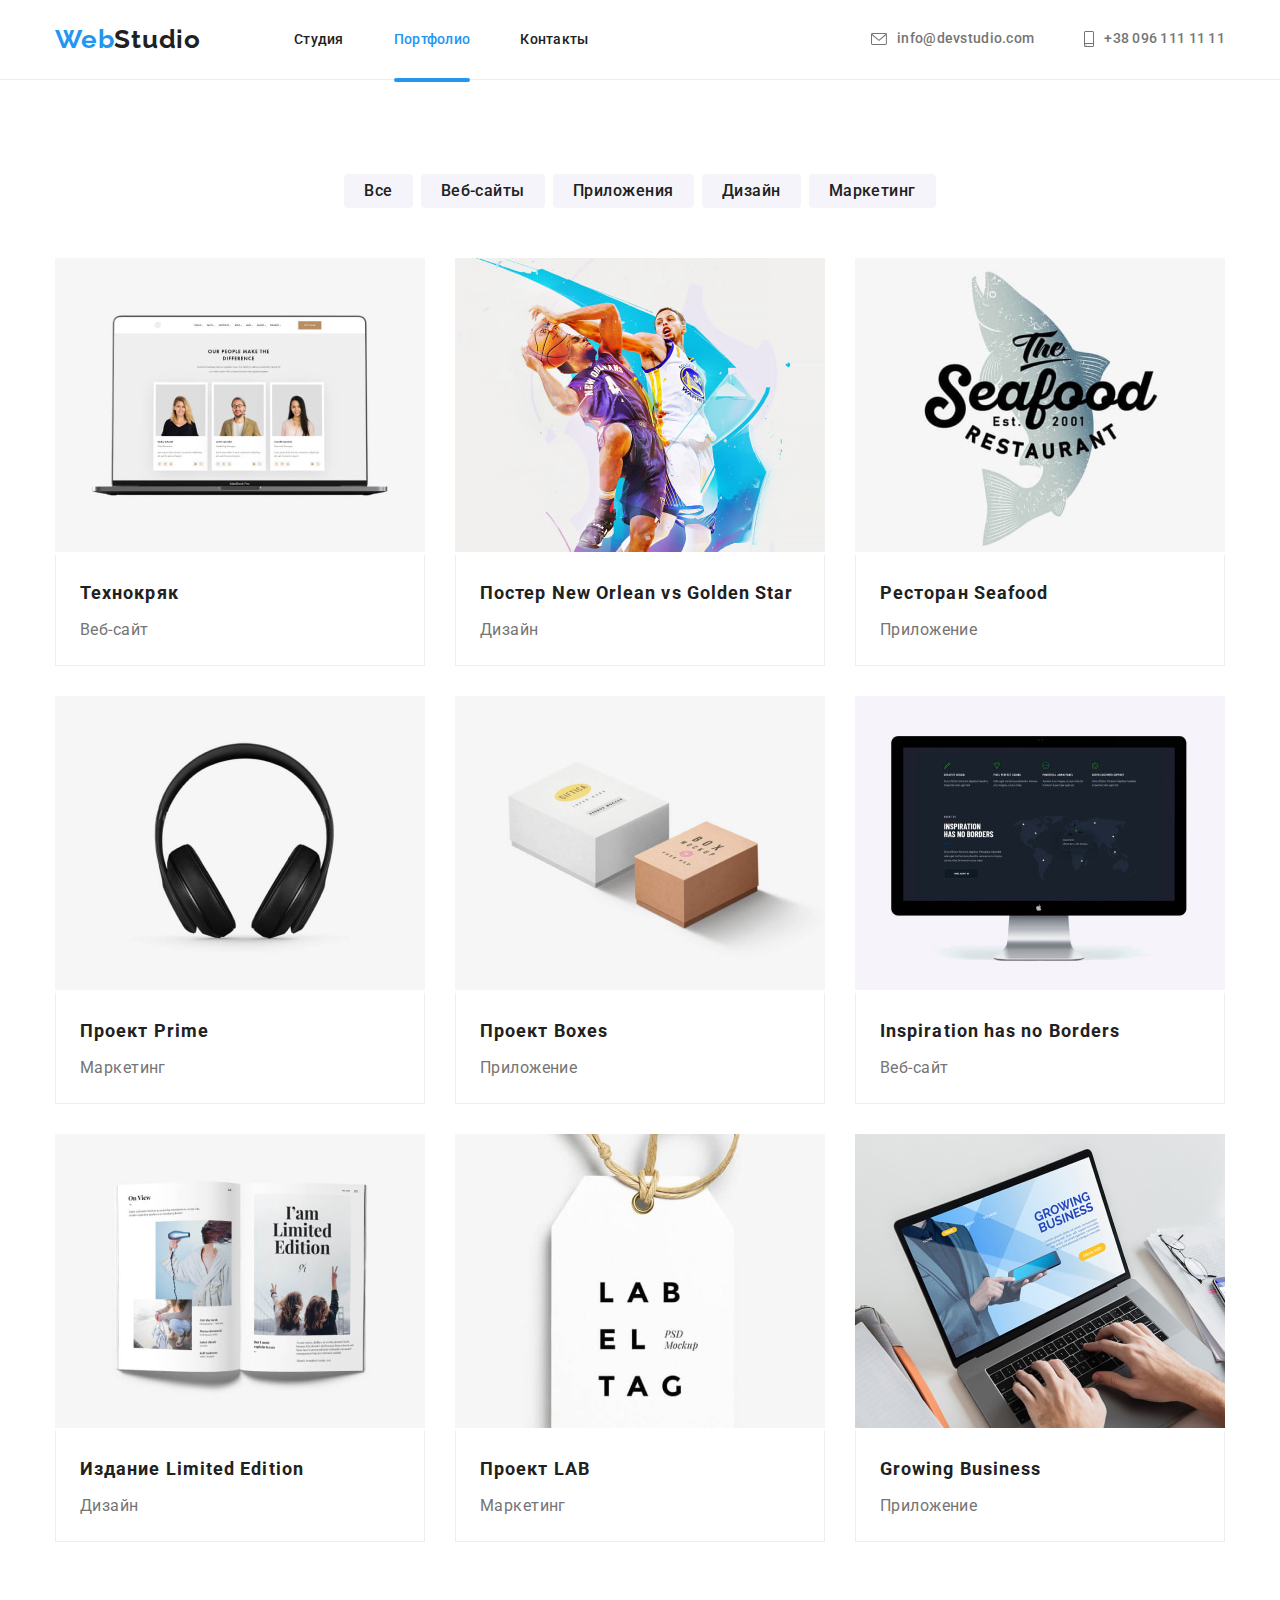
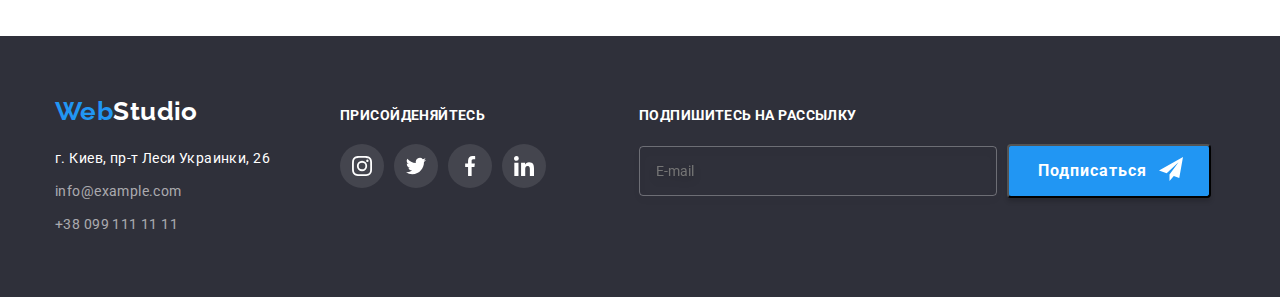
==== portfolio.html @ 7fa9fbef "murkup-hw-7" ====
<!DOCTYPE html>
<html lang="ru">

<head>
    <meta charset="UTF-8">
    <meta http-equiv="X-UA-Compatible" content="IE=edge">
    <meta name="viewport" content="width=device-width, initial-scale=1.0">
    <title>Портфолио</title>
    <link rel="stylesheet" href="https://cdn.jsdelivr.net/npm/modern-normalize@1.1.0/modern-normalize.min.css">
    <link rel="stylesheet" href="./css/style.css">
    <link rel="preconnect" href="https://fonts.googleapis.com">
    <link rel="preconnect" href="https://fonts.gstatic.com" crossorigin>
    <link href="https://fonts.googleapis.com/css2?family=Raleway:wght@700&family=Roboto:wght@400;500;700;900&display=swap"
        rel="stylesheet">
    </head>
<body>
    <!-- Navigation-->
        <header class="header">
            <div class="container container-header">
                <nav class="nav">
                    <a class="nav-header" href="./index.html"><span class="icon">Web</span>Studio</a>
                    <ul class="nav-list">
                        <li class="nav-item">
                            <a class="nav-link" href="./index.html">Студия</a>
                        </li>
                        <li class="nav-item">
                            <a class="nav-link current" href="./portfolio.html">Портфолио</a>
                        </li>
                        <li class="nav-item">
                            <a class="nav-link" href="">Контакты</a>
                        </li>
                    </ul>
                </nav>
                <ul class="contact-list">
                    <li class="contact-item">
                        <a class="contact-link" href="mailto:info@devstudio.com">
                            <svg class="mail-icon" width="16" height="12">
                                <use href="./images/icons.svg#envelope"></use>
                            </svg>info@devstudio.com
                        </a>
                    </li>
                    <li class="contact-item">
                        <a class="contact-link" href="tel:+380961111111">
                            <svg class="mail-icon" width="10" height="16">
                                <use href="./images/icons.svg#smartphone"></use>
                            </svg>+38 096 111 11 11
                        </a>
                    </li>
                </ul>
            </div>
        </header>
    <main>
        <!-- Filters portfolio -->
        <section class="portfolio">
            <div class="container">
            <h2 hidden>Portfolio</h2>
            <ul class="button-list">
                <li class="button-item">
                    <button class="dropdown" type="button">Все</button>
                </li>
                <li class="button-item">
                    <button class="dropdown" type="button">Веб-сайты</button>
                </li>
                <li class="button-item">
                    <button class="dropdown" type="button">Приложения</button>
                </li>
                <li class="button-item">
                    <button class="dropdown" type="button">Дизайн</button>
                </li>
                <li class="button-item">
                    <button class="dropdown" type="button">Маркетинг</button>
                </li>
            </ul>
            <!--Foto Portfolio -->
            <ul class="gallery-list">
                <li class="gallery-item">
                    <div class="box-overlay">
                        <a class="gallery-link" href="">
                        <div class="overlay">
                            <p class="overlay-txt">
                                Ресурс предлагает комплексные предложения с разным уровнем функционала и сервисов. Все это позволит посетителю получить
                                исчерпывающие сведения о компании или частном лице.
                            </p>
                        </div>    
                            <img class="gallery-pic" src="./images/techcryk.jpg" alt="страница веб сайта на ноутбуке" width="370" height="294">
                            <div class="gallery-border">
                                <h3 class="gallery-title">Технокряк</h3>
                                <p class="gallery-description">Веб-сайт</p>
                            </div>
                        </a>
                    </div>
                </li>
                <li class="gallery-item">
                    <div class="box-overlay">
                        <a class="gallery-link" href="">
                    <div class="overlay">
                        <p class="overlay-txt">
                            Ресурс предлагает комплексные предложения с разным уровнем функционала и сервисов. Все это позволит посетителю
                            получить
                            исчерпывающие сведения о компании или частном лице.
                        </p>
                    </div>
                      <img class="gallery-pic" src="./images/poster-orlean-colden.jpg" alt="постер баскетбольный два баскетболиста" width="370" height="294">
                    <div class="gallery-border">
                      <h3 class="gallery-title">Постер New Orlean vs Golden Star</h3>
                        <p class="gallery-description">Дизайн</p>
                    </div>
                    </a>
                    </div>
                </li>
                <li class="gallery-item">
                    <div class="box-overlay">
                        <a class="gallery-link" href="">
                        <div class="overlay">
                            <p class="overlay-txt">
                                Ресурс предлагает комплексные предложения с разным уровнем функционала и сервисов. Все это позволит
                                посетителю получить
                                исчерпывающие сведения о компании или частном лице.
                            </p>
                        </div>
                      <img class="gallery-pic" src="./images/seafood.jpg" alt="логотип ресторана seafood" width="370" height="294">
                    <div class="gallery-border">
                      <h3 class="gallery-title">Ресторан Seafood</h3>
                        <p class="gallery-description">Приложение</p>
                    </div>
                    </a>
                    </div>
                </li>
                <li class="gallery-item">
                    <div class="box-overlay">
                        <a class="gallery-link" href="">
                        <div class="overlay">
                            <p class="overlay-txt">
                                Ресурс предлагает комплексные предложения с разным уровнем функционала и сервисов. Все это позволит
                                посетителю получить
                                исчерпывающие сведения о компании или частном лице.
                            </p>
                        </div>
                      <img class="gallery-pic" src="./images/prime.jpg" alt="наушники" width="370" height="294">
                    <div class="gallery-border">
                      <h3 class="gallery-title">Проект Prime</h3>
                        <p class="gallery-description">Маркетинг</p>
                    </div>
                    </a>
                    </div>
                </li>
                <li class="gallery-item">
                    <div class="box-overlay">
                        <a class="gallery-link" href="">
                        <div class="overlay">
                            <p class="overlay-txt">
                                Ресурс предлагает комплексные предложения с разным уровнем функционала и сервисов. Все это позволит
                                посетителю получить
                                исчерпывающие сведения о компании или частном лице.
                            </p>
                        </div>
                      <img class="gallery-pic" src="./images/boxes.jpg" alt="картонные упаковочные коробки" width="370" height="294">
                    <div class="gallery-border">
                      <h3 class="gallery-title">Проект Boxes</h3>
                        <p class="gallery-description">Приложение</p>
                    </div>
                    </a>
                    </div>
                </li>
                <li class="gallery-item">
                    <div class="box-overlay">
                        <a class="gallery-link" href="">
                        <div class="overlay">
                            <p class="overlay-txt">
                                Ресурс предлагает комплексные предложения с разным уровнем функционала и сервисов. Все это позволит
                                посетителю получить
                                исчерпывающие сведения о компании или частном лице.
                            </p>
                        </div>
                      <img class="gallery-pic" src="./images/borders.jpg" alt="страница сайта" width="370" height="294">
                    <div class="gallery-border">
                      <h3 class="gallery-title">Inspiration has no Borders</h3>
                        <p class="gallery-description">Веб-сайт</p>
                    </div>
                    </a>
                    </div>
                </li>
                <li class="gallery-item">
                    <div class="box-overlay">
                        <a class="gallery-link" href="">
                        <div class="overlay">
                            <p class="overlay-txt">
                                Ресурс предлагает комплексные предложения с разным уровнем функционала и сервисов. Все это позволит
                                посетителю получить
                                исчерпывающие сведения о компании или частном лице.
                            </p>
                        </div>
                      <img class="gallery-pic" src="./images/limited-edition.jpg" alt="книжное ездание Limited Edition" width="370" height="294">
                    <div class="gallery-border">
                      <h3 class="gallery-title">Издание Limited Edition</h3>
                        <p class="gallery-description">Дизайн</p>
                    </div>
                    </a>
                    </div>
                </li>
                <li class="gallery-item">
                    <div class="box-overlay">
                        <a class="gallery-link" href="">
                        <div class="overlay">
                            <p class="overlay-txt">
                                Ресурс предлагает комплексные предложения с разным уровнем функционала и сервисов. Все это позволит
                                посетителю получить
                                исчерпывающие сведения о компании или частном лице.
                            </p>
                        </div>
                      <img class="gallery-pic" src="./images/lab.jpg" alt="ярлык с надписью lab" width="370" height="294">
                    <div class="gallery-border">
                      <h3 class="gallery-title">Проект LAB</h3>
                        <p class="gallery-description">Маркетинг</p>
                    </div>
                    </a>
                    </div>
                </li>
                <li class="gallery-item">
                    <div class="box-overlay">
                        <a class="gallery-link" href="">
                        <div class="overlay">
                            <p class="overlay-txt">
                                Ресурс предлагает комплексные предложения с разным уровнем функционала и сервисов. Все это позволит
                                посетителю получить
                                исчерпывающие сведения о компании или частном лице.
                            </p>
                        </div>
                      <img class="gallery-pic" src="./images/growing.jpg" alt="страница сайта growing business" width="370" height="294">
                    <div class="gallery-border">
                      <h3 class="gallery-title">Growing Business</h3>
                        <p class="gallery-description">Приложение</p>
                    </div>
                    </a>
                    </div>
                </li>
            </ul>
            </div>
        </section>
    </main>
    <!--Footer-->
    <footer class="footer">
    <div class="container footer-container">
        <div>
            <a class="footer-link" href="./index.html"><span class="icon">Web</span>Studio</a>
            <address class="map">г. Киев, пр-т Леси Украинки, 26</address>
            <ul class="footer-list">
                <li class="footer-item">
                    <a class="footer-contact" href="mailto:info@example.com">info@example.com</a>
                </li>
                <li class="footer-item">
                    <a class="footer-contact" href="tel:+380991111111">+38 099 111 11 11</a>
                </li>
            </ul>
        </div>
        <div class="social-container">
            <p class="footer-join">присойденяйтесь</p>
            <ul class="footer-list-icons">
                <li class="footer-item-icons">
                    <a class="footer-link-icons" href="https://instagram.com">
                        <svg class="footer-icons" width="20" height="20">
                            <use href="./images/icons.svg#instagram"></use>
                        </svg>
                    </a>
                </li>
                <li class="footer-item-icons">
                    <a class="footer-link-icons" href="https://twiter.com">
                        <svg class="footer-icons" width="20" height="20">
                            <use href="./images/icons.svg#twitter"></use>
                        </svg>
                    </a>
                </li>
                <li class="footer-item-icons">
                    <a class="footer-link-icons" href="https://facebook.com">
                        <svg class="footer-icons" width="20" height="20">
                            <use href="./images/icons.svg#facebook"></use>
                        </svg>
                    </a>
                </li>
                <li class="footer-item-icons">
                    <a class="footer-link-icons" href="https://linkedin.com">
                        <svg class="footer-icons" width="20" height="20">
                            <use href="./images/icons.svg#linkedin"></use>
                        </svg>
                    </a>
                </li>
            </ul>
        </div>
        <form class="form-footer">
            <b class="form-title-footer">
                Подпишитесь на рассылку
            </b>
            <div class="form-footer-box">
                <input class="form-footer-input" type="email" name="email" placeholder="E-mail">
                <span class="form-footer-icon">
                    <svg class="form-footer-item">
                        <use href="./images/icons-form.svg#icon-send"></use>
                    </svg>
                </span>
                <button class="btn-footer-submit" type="submit">Подписаться</button>
            </div>
        </form>
    </div>
    </footer>
</body>
</html>
---- css/style.css ----
:root {
  /* Основные шрифты */
  --main-font: Roboto, sans-serif;
  --secondary-font: Raleway, sans-serif;
  /* Фоны */
  --white-theme: #ffffff;
  --secondary-theme: #f5f4fa;
  --dark-background: #2f303a;
  /* Цвета текста */
  --main-text: #212121;
  --gray-text: #757575;
  --white-text: #ffffff;
  /* Эфект hover */
  --blue-hover: #2196f3;
  /*Фон кнопки  */
  --blue-bnt: #2196f3;
  /* cubic */
  --cubic-anm: cubic-bezier(0.4, 0, 0.2, 1);
}

body {
  color: var(--white-theme);
  font-family: var(--main-font);
  font-size: 14px;
  font-weight: 400;
  letter-spacing: 0.03em;
}

h1,
h2,
h3,
p,
ul {
  list-style: none;
  padding-left: 0;
  margin-top: 0;
  margin-bottom: 0;
}

a {
  text-decoration: none;
}

.container {
  width: 1200px;
  padding-left: 15px;
  padding-right: 15px;
  margin: 0 auto;
}

/* Header */
/* color-text */
.header {
  padding-top: 24px;
  padding-bottom: 24px;
  border-bottom: 1px solid #ececec;
}

.container-header {
  display: flex;
  align-items: center;
}

.nav {
  display: flex;
  align-items: center;
}

.nav-header {
  color: var(--main-text);
  font-family: var(--secondary-font);
  font-weight: 700;
  font-size: 26px;
  line-height: 1.19;
  letter-spacing: 0.03em;
}

.icon {
  color: var(--blue-hover);
}

/* Navigation */
/* block */

.nav-list {
  display: flex;
  margin-left: 93px;
}

.nav-item {
  margin-right: 50px;
  position: relative;
}

.nav-item:last-child {
  margin-right: 0;
}

.nav-link {
  color: var(--main-text);
  font-weight: 500;
  line-height: 1.14;
  letter-spacing: 0.02em;

  transition: color 250ms var(--cubic-anm);
}

.nav-link:hover,
.nav-link:focus {
  color: var(--blue-hover);
}

.current {
  color: var(--blue-hover);
}

.current::after {
  content: "";
  display: block;
  width: 100%;
  height: 4px;
  background-color: var(--blue-bnt);
  position: absolute;
  border-radius: 2px;
  top: 275%;
}

.contact-list {
  display: flex;
  margin-left: auto;
}

.contact-item {
  margin-right: 50px;
}

.contact-item:last-child {
  margin-right: 0;
}

.contact-link {
  display: flex;
  align-items: center;
  color: var(--gray-text);
  font-weight: 500;
  line-height: 1.14;
  letter-spacing: 0.02em;

  transition: color 250ms var(--cubic-anm);
}

.mail-icon {
  fill: var(--gray-text);
  margin-right: 10px;

  transition: fill 250ms var(--cubic-anm);
}

.contact-link:hover,
.contact-link:focus {
  color: var(--blue-hover);
}

.contact-link:hover .mail-icon,
.contact-link:focus .mail-icon {
  fill: var(--blue-hover);
}

/* Hero */
/* color-text */
.hero {
  background-image: linear-gradient(
      to right,
      rgba(47, 48, 58, 0.4),
      rgba(47, 48, 58, 0.4)
    ),
    url(../images/background-hero.jpg);
  background-color: var(--dark-background);
  padding-top: 200px;
  padding-bottom: 200px;
  text-align: center;
}

.hero-title {
  color: var(--white-text);
  font-weight: 900;
  font-size: 44px;
  line-height: 1.36;
  letter-spacing: 0.06em;
  text-transform: uppercase;
}

.hero-btn {
  color: var(--white-text);
  font-weight: 700;
  font-size: 16px;
  line-height: 1.87;
  letter-spacing: 0.06em;
  cursor: pointer;
  font-family: inherit;
  margin-top: 30px;
  padding-top: 10px;
  padding-right: 32px;
  padding-bottom: 10px;
  padding-left: 32px;
  background: var(--blue-bnt);
  box-shadow: 0px 4px 4px rgba(0, 0, 0, 0.15);
  border-radius: 4px;
}

.backdrop {
  z-index: 2;
  position: fixed;
  top: 0;
  left: 0;
  width: 100%;
  height: 100%;
  background-color: rgba(0, 0, 0, 0.2);
  opacity: 1;
  transition: opacity 250ms var(--cubic-anm), visibility 250ms var(--cubic-anm);
}

.backdrop.is-hidden {
  opacity: 0;
  pointer-events: none;
  visibility: hidden;
}

.backdrop.is-hidden .modal {
  transform: translate(-50%, -50%) scale(1.3);
}

.modal {
  position: absolute;
  top: 50%;
  left: 50%;
  padding: 40px;
  width: 528px;
  height: 581px;
  background-color: #fff;
  transform: translate(-50%, -50%) scale(1);
  transition: transform 250ms var(--cubic-anm);
}

.form-field {
  position: relative;
  display: flex;
  flex-direction: column-reverse;
  margin-bottom: 10px;
}

.form-field:nth-child(6) {
  margin-bottom: 20px;
}

.form-title {
  display: block;
  color: var(--main-text);
  font-weight: 700;
  font-size: 20px;
  line-height: 1.15;
  text-align: center;
  letter-spacing: 0.03em;
  margin-bottom: 30px;
}


.form-label {
  color: var(--gray-text);
  font-weight: 400;
  font-size: 12px;
  line-height: 1.16;
  letter-spacing: 0.01em;
  text-align: left;
  margin-bottom: 4px;
  cursor: pointer;
}

.form-icon {
  position: absolute;
  top: 30px;
  left: 12px;
}

.form-icon-item {
  outline: none;
  width: 18px;
  height: 18px;
  transition: fill 250ms var(--cubic-anm);
}


.form-input {
  outline: none;
  padding: 11px;
  cursor: pointer;
  padding-left: 42px;
  border: 1px solid rgba(33, 33, 33, 0.2);
  border-radius: 4px;
  transition: border-color 250ms var(--cubic-anm);
  resize: none;
}

.form-input:nth-last-child(2) {
  padding-top: 12px;
  padding-left: 16px;
}

.form-input:focus, .form-input:hover {
  border-color: var(--blue-hover);
}

.form-input:focus + .form-icon ,
.form-input:hover + .form-icon  {
  fill: var(--blue-hover);
}

.form-icon:hover {
  fill: var(--blue-hover);
}

.checkbox {
  color: var(--gray-text);
  font-weight: 400;
  font-size: 14px;
  line-height: 1.71;
  letter-spacing: 0.03em;
  margin-bottom: 30px;
  cursor: pointer;
}

.checkbox-label {
  display: flex;
  align-items: center;
  justify-content: center;
  cursor: pointer;
}

.checkbox-input {
  clip: rect(0 0 0 0);
  clip-path: inset(50%);
  height: 1px;
  overflow: hidden;
  white-space: nowrap;
  width: 1px;
}

.checkbox-icon {
  margin-right: 7px;
  width: 16px;
  height: 15px;
  color: #212121;
  border: solid 2px #212121;
  border-radius: 2px;
}

.checkbox-input:checked + .checkbox-icon {
  background-color: var(--blue-hover);
  border-radius: 2px;
  border-color: #2196f3;
  background-image: url(../images/icon-check.svg);
  background-origin: border-box;
}

.checkbox-input:focus + .checkbox-icon {
  border-color: #2196f3;
}

.condition {
  color: #2196f3;
  text-decoration: underline;
}

.form-btn-send {
  font-weight: 700;
  font-size: 16px;
  line-height: 1.87;
  color: var(--white-text);
  padding: 10px 55px;
  cursor: pointer;
  border: none;
  align-items: center;
  text-align: center;
  letter-spacing: 0.06em;
  background: #2196F3;
  box-shadow: 0px 4px 4px rgba(0, 0, 0, 0.15);
  border-radius: 4px;
}

.btn-modal-close {
  position: absolute;
  top: 8px;
  right: 8px;
  width: 30px;
  height: 30px;
  border-radius: 50%;
  background-color: #fff;
  border: 1px solid rgba(0, 0, 0, 0.1);
  cursor: pointer;
  transition: fill 250ms var(--cubic-anm);
  
}

.btn-modal-close:focus, .btn-modal-close:hover {
  fill: var(--blue-hover);
}

.icon-modal-close {
  width: 18px;
  height: 18px;
}


/* section Content */
.content {
  padding-top: 94px;
}

.content-list {
  display: flex;
}

.content-item {
  margin-right: 30px;
}

.content-item:last-child {
  margin-right: 0;
}

.box-icon {
  display: flex;
  align-items: center;
  justify-content: center;
  background-color: #f5f4fa;
  width: 270px;
  height: 120px;
  margin-bottom: 30px;
}

.icon-special {
  width: 70px;
  height: 70px;
}

/* color-text */
.content-subtitle {
  color: var(--main-text);
  font-weight: 700;
  font-size: 14px;
  line-height: 1.14;
  text-transform: uppercase;
}

.content-text {
  color: var(--gray-text);
  line-height: 1.71;
  margin-top: 10px;
}

/* section image-works */

.section {
  padding-top: 94px;
  padding-bottom: 94px;
}

/* color-text */
.main-title {
  color: var(--main-text);
  font-weight: 700;
  font-size: 36px;
  line-height: 1.16;
  margin-bottom: 50px;
}

.image-list {
  display: flex;
}

.image-item {
  margin-right: 30px;
}

.image-item:last-child {
  margin-right: 0;
}

.image-thumb {
  z-index: 1;
  position: relative;
}

.image-works {
  display: block;
}

.image-thumb-text {
  position: absolute;
  background-color: rgba(47, 48, 58, 0.8);
  transform: translate(-50%, 0);
  left: 50%;
  padding-top: 27px;
  padding-bottom: 27px;
  width: 100%;
  bottom: 0;
  margin: 0;

  font-weight: 700;
  font-size: 14px;
  line-height: 1.14;
  text-align: center;
  letter-spacing: 0.03em;
  text-transform: uppercase;
}

/* section team */

.team {
  background-color: var(--secondary-theme);
}

.main-title {
  text-align: center;
}

.team-list {
  display: flex;
}

.team-item {
  background-color: var(--white-theme);
  margin-right: 30px;
}

.team-item:last-child {
  margin-right: 0;
}

.team-border {
  box-shadow: 0px 1px 3px rgba(0, 0, 0, 0.12), 0px 1px 1px rgba(0, 0, 0, 0.14),
    0px 2px 1px rgba(0, 0, 0, 0.2);
  border-radius: 0px 0px 4px 4px;
  text-align: center;
  padding-top: 30px;
  padding-bottom: 30px;
}

/* color-text */

.title-avatar {
  color: var(--main-text);
  font-weight: 500;
  font-size: 16px;
  line-height: 1.18;
  margin-bottom: 10px;
}

.team-text {
  color: var(--gray-text);
  font-size: 16px;
  line-height: 1.18;
  margin-bottom: 28px;
}

.team-border .icons-line {
  display: flex;
  align-items: center;
  justify-content: center;
}

.icons-item {
  margin-right: 10px;
}

.icons-item:last-child {
  margin-right: 0;
}

.background-link {
  display: flex;
  justify-content: center;
  align-items: center;
  width: 44px;
  height: 44px;
  background-color: white;
  border-radius: 50%;

  transition: background-color 250ms var(--cubic-anm);
}

.background-link:hover,
.background-link:focus {
  background-color: var(--blue-hover);
}

.social-media {
  fill: #afb1b8;
  transition: fill 250ms var(--cubic-anm);
}

.background-link:hover .social-media,
.background-link:focus .social-media {
  fill: var(--white-theme);
}

.company-list {
  display: flex;
  align-items: center;
  justify-content: center;
}

.company-item {
  margin-right: 30px;
  height: 92px;
  width: 170px;
}

.company-item:last-child {
  margin-right: 0;
}

.company-link {
  display: flex;
  align-items: center;
  justify-content: center;
  border: 1px solid #afb1b8;
  box-sizing: border-box;
  border-radius: 4px;
  width: 100%;
  height: 100%;

  transition: border-color 250ms var(--cubic-anm);
}

.company-svg {
  fill: #afb1b8;
  transition: fill 250ms var(--cubic-anm);
}

.company-link:hover,
.company-link:focus {
  border-color: var(--blue-hover);
}

.company-link:hover .company-svg,
.company-link:focus .company-svg {
  fill: var(--blue-hover);
}

/* footer */

.footer {
  background-color: var(--dark-background);
  padding-top: 60px;
  padding-bottom: 60px;
}

.background-link {
  background-color: #fff;
  width: 44px;
  height: 44px;
}

.social-media {
  fill: #afb1b8;
  width: 20px;
  height: 20px;
}

.footer-link {
  color: var(--white-text);
  font-family: var(--secondary-font);
  font-weight: 700;
  font-size: 26px;
  line-height: 1.19;
  display: block;
  margin-bottom: 20px;
}

.map {
  color: var(--white-text);
  line-height: 1.71;
  font-style: normal;
  margin-bottom: 9px;
}

.footer-item {
  margin-bottom: 9px;
}

.footer-item:last-child {
  margin-bottom: 0;
}

.footer-contact {
  color: rgba(255, 255, 255, 0.6);
  line-height: 1.71;

  transition: color 250ms var(--cubic-anm);
}

.footer-contact:hover,
.footer-contact:focus {
  color: var(--blue-hover);
}

.footer-join {
  font-weight: 700;
  font-size: 14px;
  line-height: 1.14;
  letter-spacing: 0.03em;
  text-transform: uppercase;
  margin-bottom: 20px;
}

.footer-container {
  display: flex;
  align-items: baseline;
}

.social-container {
  margin-left: 70px;
}

.footer-list-icons {
  display: flex;
}

.footer-item-icons {
  margin-right: 10px;
}

.footer-item-icons:last-child {
  margin-right: 0;
}

.footer-link-icons {
  display: flex;
  align-items: center;
  justify-content: center;
  width: 44px;
  height: 44px;
  background: rgba(255, 255, 255, 0.1);
  border-radius: 50%;

  transition: background-color 250ms var(--cubic-anm);
}

.footer-icons {
  fill: var(--white-text);
}

.footer-link-icons:hover,
.footer-link-icons:focus {
  background-color: var(--blue-hover);
}

.form-footer {
  margin-left: 93px;
}

.form-title-footer {
  display: block;
  font-weight: 700;
  font-size: 14px;
  line-height: 1.14;
  letter-spacing: 0.03em;
  text-transform: uppercase;
  margin-bottom: 20px;
}

.form-footer-box {
  display: flex;
  align-items: center;
  position: relative;
}

.form-footer-input {
  margin-right: 10px;
  border: 1px solid rgba(255, 255, 255, 0.3);
  filter: drop-shadow(0px 4px 4px rgba(0, 0, 0, 0.15));
  border-radius: 4px;
  background: transparent;
  padding-top: 15px;
  padding-left: 16px;
  padding-bottom: 15px;
  width: 358px;
  height: 50px;
  outline: none;
  color: #fff;
}

.form-footer-icon {
  position: absolute;
  right: 28px;
}

.form-footer-item {
  width: 24px;
  height: 24px;
  fill: #fff;
}

.btn-footer-submit {
  color: var(--white-text);
  font-weight: 700;
  font-size: 16px;
  line-height: 1.87;
  letter-spacing: 0.06em;
  background: var(--blue-bnt);
  box-shadow: 0px 4px 4px rgba(0, 0, 0, 0.15);
  border-radius: 4px;
  padding-top: 10px;
  padding-right: 62px;
  padding-bottom: 10px;
  padding-left: 29px;
  cursor: pointer;
}

/* ПОРТФОЛИО */

.portfolio {
  padding-top: 94px;
  padding-bottom: 94px;
}

.button-list {
  display: flex;
  justify-content: center;
  margin-bottom: 50px;
}

.button-item {
  margin-right: 8px;
}

.button-item:last-child {
  margin-right: 0;
}

.dropdown {
  padding: 4px 20px;
  border: none;

  color: var(--main-text);
  cursor: pointer;
  background-color: var(--secondary-theme);
  font-weight: 500;
  font-size: 16px;
  line-height: 1.62;
  border-radius: 4px;
  font-family: inherit;
  letter-spacing: 0.03em;

  transition: color 250ms var(--cubic-anm),
    background-color 250ms var(--cubic-anm), box-shadow 250ms var(--cubic-anm);
}

.dropdown:hover,
.dropdown:focus {
  color: var(--white-text);
  background-color: var(--blue-hover);
  box-shadow: 0px 3px 1px rgba(0, 0, 0, 0.1), 0px 1px 2px rgba(0, 0, 0, 0.08),
    0px 2px 2px rgba(0, 0, 0, 0.12);
  border-radius: 4px;
}

/* Gallery */
.gallery-list {
  display: flex;
  flex-wrap: wrap;
  margin-top: -30px;
  margin-left: -30px;
}

.gallery-border {
  padding-top: 20px;
  padding-right: 24px;
  padding-bottom: 20px;
  padding-left: 24px;
  background: #ffffff;
  border-right: 1px solid #eeeeee;
  border-bottom: 1px solid #eeeeee;
  border-left: 1px solid #eeeeee;
  box-sizing: border-box;
}

.gallery-item {
  margin-top: 30px;
  margin-left: 30px;
}

.gallery-link:hover,
.gallery-link:focus {
  box-shadow: 0px 1px 1px rgba(0, 0, 0, 0.12), 0px 4px 4px rgba(0, 0, 0, 0.06),
    1px 4px 6px rgba(0, 0, 0, 0.16);
}

.gallery-link {
  display: block;
}

.gallery-title {
  color: var(--main-text);
  font-weight: 700;
  font-size: 18px;
  line-height: 2;
  letter-spacing: 0.06em;
  margin-bottom: 4px;
}

.gallery-description {
  color: var(--gray-text);
  font-size: 16px;
  line-height: 1.87;
}

.box-overlay {
  position: relative;
  transition: box-shadow 250ms var(--cubic-anm);
}

.overlay {
  position: absolute;
  overflow: hidden;
}

.overlay-txt {
  padding: 63px 24px;
  color: #fff;
  height: 100%;
  font-weight: 400;
  font-size: 18px;
  line-height: 1.55;
  letter-spacing: 0.03em;
  margin: 0;
  background-color: rgba(33, 150, 243, 0.9);

  transform: translateY(101%);
  transition: transform 250ms var(--cubic-anm);
}

.gallery-link:hover .overlay-txt,
.gallery-link:focus .overlay-txt {
  transform: translateY(0);
}
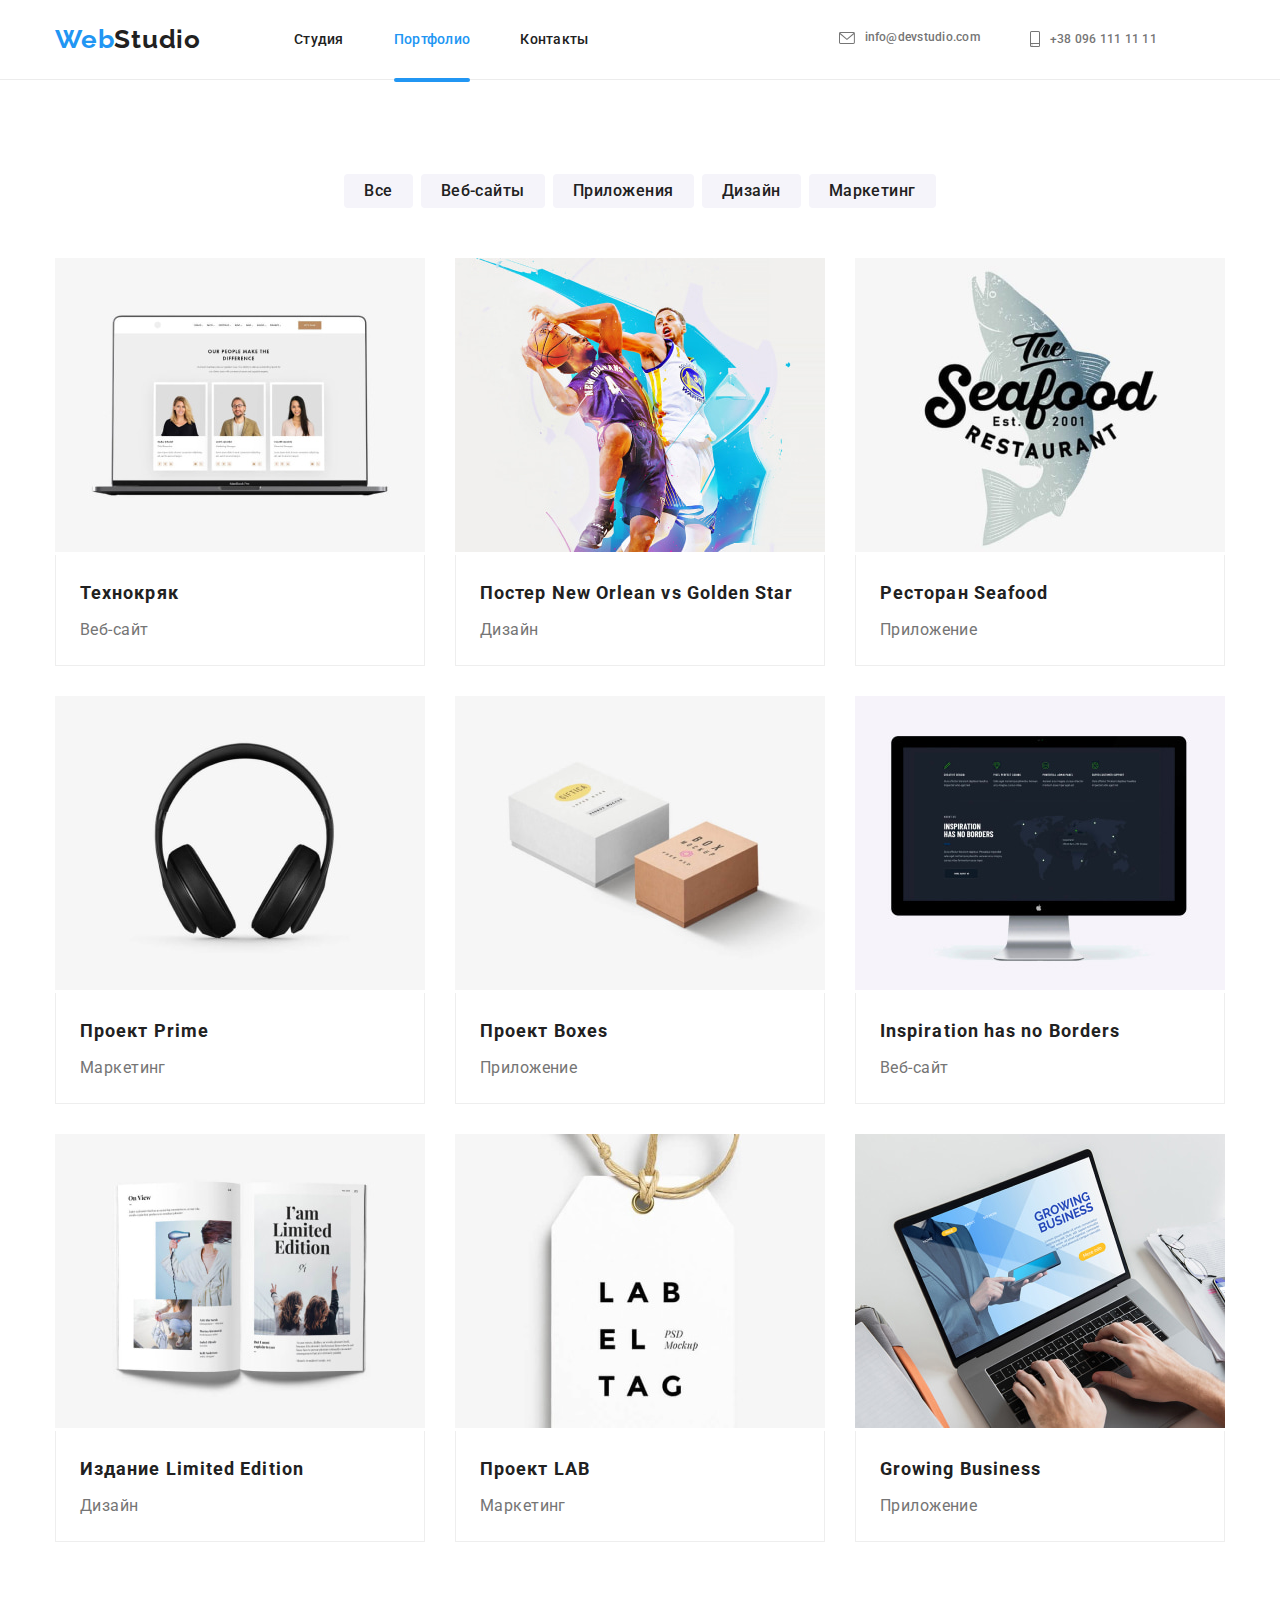
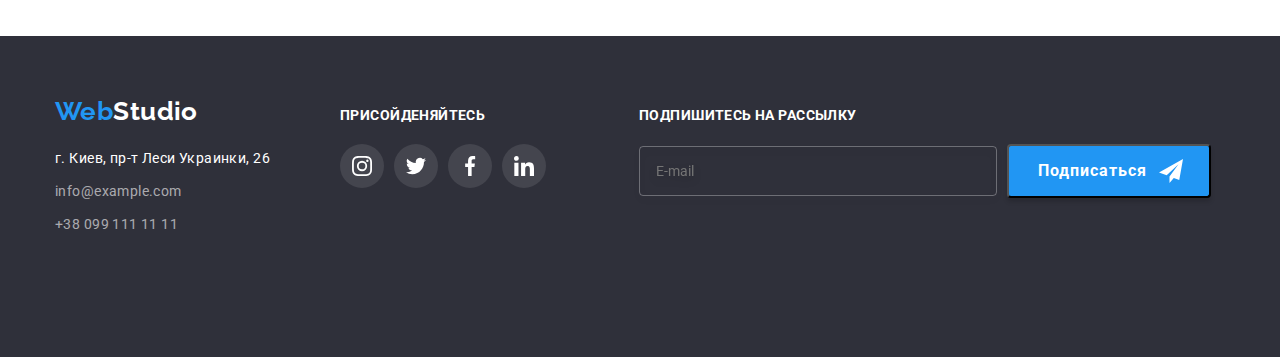
==== commit 6f77fe8a: "murkup-hw-7-2-2" ====
--- a/portfolio.html
+++ b/portfolio.html
@@ -7,7 +7,8 @@
     <meta name="viewport" content="width=device-width, initial-scale=1.0">
     <title>Портфолио</title>
     <link rel="stylesheet" href="https://cdn.jsdelivr.net/npm/modern-normalize@1.1.0/modern-normalize.min.css">
-    <link rel="stylesheet" href="./css/style.css">
+    <!-- <link rel="stylesheet" href="./css/style.css"> -->
+    <link rel="stylesheet" href="./css/main.css">
     <link rel="preconnect" href="https://fonts.googleapis.com">
     <link rel="preconnect" href="https://fonts.gstatic.com" crossorigin>
     <link href="https://fonts.googleapis.com/css2?family=Raleway:wght@700&family=Roboto:wght@400;500;700;900&display=swap"
@@ -16,32 +17,32 @@
 <body>
     <!-- Navigation-->
         <header class="header">
-            <div class="container container-header">
+            <div class="container container__header">
                 <nav class="nav">
-                    <a class="nav-header" href="./index.html"><span class="icon">Web</span>Studio</a>
-                    <ul class="nav-list">
-                        <li class="nav-item">
-                            <a class="nav-link" href="./index.html">Студия</a>
+                    <a class="nav__header" href="./index.html"><span class="icon">Web</span>Studio</a>
+                    <ul class="nav__list">
+                        <li class="nav__item">
+                            <a class="nav__link" href="./index.html">Студия</a>
                         </li>
-                        <li class="nav-item">
-                            <a class="nav-link current" href="./portfolio.html">Портфолио</a>
+                        <li class="nav__item">
+                            <a class="nav__link current" href="./portfolio.html">Портфолио</a>
                         </li>
-                        <li class="nav-item">
-                            <a class="nav-link" href="">Контакты</a>
+                        <li class="nav__item">
+                            <a class="nav__link" href="">Контакты</a>
                         </li>
                     </ul>
                 </nav>
-                <ul class="contact-list">
-                    <li class="contact-item">
-                        <a class="contact-link" href="mailto:info@devstudio.com">
-                            <svg class="mail-icon" width="16" height="12">
+                <ul class="contact__list">
+                    <li class="contact__item">
+                        <a class="contact__link" href="mailto:info@devstudio.com">
+                            <svg class="contact__icon" width="16" height="12">
                                 <use href="./images/icons.svg#envelope"></use>
                             </svg>info@devstudio.com
                         </a>
                     </li>
-                    <li class="contact-item">
-                        <a class="contact-link" href="tel:+380961111111">
-                            <svg class="mail-icon" width="10" height="16">
+                    <li class="contact__item">
+                        <a class="contact__link" href="tel:+380961111111">
+                            <svg class="contact__icon" width="10" height="16">
                                 <use href="./images/icons.svg#smartphone"></use>
                             </svg>+38 096 111 11 11
                         </a>
@@ -54,182 +55,182 @@
         <section class="portfolio">
             <div class="container">
             <h2 hidden>Portfolio</h2>
-            <ul class="button-list">
-                <li class="button-item">
-                    <button class="dropdown" type="button">Все</button>
-                </li>
-                <li class="button-item">
-                    <button class="dropdown" type="button">Веб-сайты</button>
-                </li>
-                <li class="button-item">
-                    <button class="dropdown" type="button">Приложения</button>
-                </li>
-                <li class="button-item">
-                    <button class="dropdown" type="button">Дизайн</button>
-                </li>
-                <li class="button-item">
-                    <button class="dropdown" type="button">Маркетинг</button>
+            <ul class="button__list">
+                <li class="button__item">
+                    <button class="button__dropdown" type="button">Все</button>
+                </li>
+                <li class="button__item">
+                    <button class="button__dropdown" type="button">Веб-сайты</button>
+                </li>
+                <li class="button__item">
+                    <button class="button__dropdown" type="button">Приложения</button>
+                </li>
+                <li class="button__item">
+                    <button class="button__dropdown" type="button">Дизайн</button>
+                </li>
+                <li class="button__item">
+                    <button class="button__dropdown" type="button">Маркетинг</button>
                 </li>
             </ul>
             <!--Foto Portfolio -->
-            <ul class="gallery-list">
-                <li class="gallery-item">
-                    <div class="box-overlay">
-                        <a class="gallery-link" href="">
-                        <div class="overlay">
-                            <p class="overlay-txt">
+            <ul class="gallery__list">
+                <li class="gallery__item">
+                    <div class="overlay">
+                        <a class="overlay__link" href="">
+                        <div class="overlay__box">
+                            <p class="overlay__txt">
                                 Ресурс предлагает комплексные предложения с разным уровнем функционала и сервисов. Все это позволит посетителю получить
                                 исчерпывающие сведения о компании или частном лице.
                             </p>
                         </div>    
-                            <img class="gallery-pic" src="./images/techcryk.jpg" alt="страница веб сайта на ноутбуке" width="370" height="294">
-                            <div class="gallery-border">
-                                <h3 class="gallery-title">Технокряк</h3>
-                                <p class="gallery-description">Веб-сайт</p>
+                            <img class="overlay__pic" src="./images/techcryk.jpg" alt="страница веб сайта на ноутбуке" width="370" height="294">
+                            <div class="overlay__border">
+                                <h3 class="overlay__title">Технокряк</h3>
+                                <p class="overlay__description">Веб-сайт</p>
                             </div>
                         </a>
                     </div>
                 </li>
-                <li class="gallery-item">
-                    <div class="box-overlay">
-                        <a class="gallery-link" href="">
-                    <div class="overlay">
-                        <p class="overlay-txt">
+                <li class="gallery__item">
+                    <div class="overlay">
+                        <a class="overlay__link" href="">
+                        <div class="overlay__box">
+                            <p class="overlay__txt">
                             Ресурс предлагает комплексные предложения с разным уровнем функционала и сервисов. Все это позволит посетителю
                             получить
                             исчерпывающие сведения о компании или частном лице.
-                        </p>
-                    </div>
-                      <img class="gallery-pic" src="./images/poster-orlean-colden.jpg" alt="постер баскетбольный два баскетболиста" width="370" height="294">
-                    <div class="gallery-border">
-                      <h3 class="gallery-title">Постер New Orlean vs Golden Star</h3>
-                        <p class="gallery-description">Дизайн</p>
-                    </div>
-                    </a>
-                    </div>
-                </li>
-                <li class="gallery-item">
-                    <div class="box-overlay">
-                        <a class="gallery-link" href="">
-                        <div class="overlay">
-                            <p class="overlay-txt">
-                                Ресурс предлагает комплексные предложения с разным уровнем функционала и сервисов. Все это позволит
-                                посетителю получить
-                                исчерпывающие сведения о компании или частном лице.
-                            </p>
-                        </div>
-                      <img class="gallery-pic" src="./images/seafood.jpg" alt="логотип ресторана seafood" width="370" height="294">
-                    <div class="gallery-border">
-                      <h3 class="gallery-title">Ресторан Seafood</h3>
-                        <p class="gallery-description">Приложение</p>
-                    </div>
-                    </a>
-                    </div>
-                </li>
-                <li class="gallery-item">
-                    <div class="box-overlay">
-                        <a class="gallery-link" href="">
-                        <div class="overlay">
-                            <p class="overlay-txt">
-                                Ресурс предлагает комплексные предложения с разным уровнем функционала и сервисов. Все это позволит
-                                посетителю получить
-                                исчерпывающие сведения о компании или частном лице.
-                            </p>
-                        </div>
-                      <img class="gallery-pic" src="./images/prime.jpg" alt="наушники" width="370" height="294">
-                    <div class="gallery-border">
-                      <h3 class="gallery-title">Проект Prime</h3>
-                        <p class="gallery-description">Маркетинг</p>
-                    </div>
-                    </a>
-                    </div>
-                </li>
-                <li class="gallery-item">
-                    <div class="box-overlay">
-                        <a class="gallery-link" href="">
-                        <div class="overlay">
-                            <p class="overlay-txt">
-                                Ресурс предлагает комплексные предложения с разным уровнем функционала и сервисов. Все это позволит
-                                посетителю получить
-                                исчерпывающие сведения о компании или частном лице.
-                            </p>
-                        </div>
-                      <img class="gallery-pic" src="./images/boxes.jpg" alt="картонные упаковочные коробки" width="370" height="294">
-                    <div class="gallery-border">
-                      <h3 class="gallery-title">Проект Boxes</h3>
-                        <p class="gallery-description">Приложение</p>
-                    </div>
-                    </a>
-                    </div>
-                </li>
-                <li class="gallery-item">
-                    <div class="box-overlay">
-                        <a class="gallery-link" href="">
-                        <div class="overlay">
-                            <p class="overlay-txt">
-                                Ресурс предлагает комплексные предложения с разным уровнем функционала и сервисов. Все это позволит
-                                посетителю получить
-                                исчерпывающие сведения о компании или частном лице.
-                            </p>
-                        </div>
-                      <img class="gallery-pic" src="./images/borders.jpg" alt="страница сайта" width="370" height="294">
-                    <div class="gallery-border">
-                      <h3 class="gallery-title">Inspiration has no Borders</h3>
-                        <p class="gallery-description">Веб-сайт</p>
-                    </div>
-                    </a>
-                    </div>
-                </li>
-                <li class="gallery-item">
-                    <div class="box-overlay">
-                        <a class="gallery-link" href="">
-                        <div class="overlay">
-                            <p class="overlay-txt">
-                                Ресурс предлагает комплексные предложения с разным уровнем функционала и сервисов. Все это позволит
-                                посетителю получить
-                                исчерпывающие сведения о компании или частном лице.
-                            </p>
-                        </div>
-                      <img class="gallery-pic" src="./images/limited-edition.jpg" alt="книжное ездание Limited Edition" width="370" height="294">
-                    <div class="gallery-border">
-                      <h3 class="gallery-title">Издание Limited Edition</h3>
-                        <p class="gallery-description">Дизайн</p>
-                    </div>
-                    </a>
-                    </div>
-                </li>
-                <li class="gallery-item">
-                    <div class="box-overlay">
-                        <a class="gallery-link" href="">
-                        <div class="overlay">
-                            <p class="overlay-txt">
-                                Ресурс предлагает комплексные предложения с разным уровнем функционала и сервисов. Все это позволит
-                                посетителю получить
-                                исчерпывающие сведения о компании или частном лице.
-                            </p>
-                        </div>
-                      <img class="gallery-pic" src="./images/lab.jpg" alt="ярлык с надписью lab" width="370" height="294">
-                    <div class="gallery-border">
-                      <h3 class="gallery-title">Проект LAB</h3>
-                        <p class="gallery-description">Маркетинг</p>
-                    </div>
-                    </a>
-                    </div>
-                </li>
-                <li class="gallery-item">
-                    <div class="box-overlay">
-                        <a class="gallery-link" href="">
-                        <div class="overlay">
-                            <p class="overlay-txt">
-                                Ресурс предлагает комплексные предложения с разным уровнем функционала и сервисов. Все это позволит
-                                посетителю получить
-                                исчерпывающие сведения о компании или частном лице.
-                            </p>
-                        </div>
-                      <img class="gallery-pic" src="./images/growing.jpg" alt="страница сайта growing business" width="370" height="294">
-                    <div class="gallery-border">
-                      <h3 class="gallery-title">Growing Business</h3>
-                        <p class="gallery-description">Приложение</p>
+                            </p>
+                        </div>
+                      <img class="overlay__pic" src="./images/poster-orlean-colden.jpg" alt="постер баскетбольный два баскетболиста" width="370" height="294">
+                    <div class="overlay__border">
+                      <h3 class="overlay__title">Постер New Orlean vs Golden Star</h3>
+                        <p class="overlay__description">Дизайн</p>
+                    </div>
+                    </a>
+                    </div>
+                </li>
+                <li class="gallery__item">
+                    <div class="overlay">
+                        <a class="overlay__link" href="">
+                        <div class="overlay__box">
+                            <p class="overlay__txt">
+                                Ресурс предлагает комплексные предложения с разным уровнем функционала и сервисов. Все это позволит
+                                посетителю получить
+                                исчерпывающие сведения о компании или частном лице.
+                            </p>
+                        </div>
+                      <img class="overlay__pic" src="./images/seafood.jpg" alt="логотип ресторана seafood" width="370" height="294">
+                    <div class="overlay__border">
+                      <h3 class="overlay__title">Ресторан Seafood</h3>
+                        <p class="overlay__description">Приложение</p>
+                    </div>
+                    </a>
+                    </div>
+                </li>
+                <li class="gallery__item">
+                    <div class="overlay">
+                        <a class="overlay__link" href="">
+                        <div class="overlay__box">
+                            <p class="overlay__txt">
+                                Ресурс предлагает комплексные предложения с разным уровнем функционала и сервисов. Все это позволит
+                                посетителю получить
+                                исчерпывающие сведения о компании или частном лице.
+                            </p>
+                        </div>
+                      <img class="overlay__pic" src="./images/prime.jpg" alt="наушники" width="370" height="294">
+                    <div class="overlay__border">
+                      <h3 class="overlay__title">Проект Prime</h3>
+                        <p class="overlay__description">Маркетинг</p>
+                    </div>
+                    </a>
+                    </div>
+                </li>
+                <li class="gallery__item">
+                    <div class="overlay">
+                        <a class="overlay__link" href="">
+                        <div class="overlay__box">
+                            <p class="overlay__txt">
+                                Ресурс предлагает комплексные предложения с разным уровнем функционала и сервисов. Все это позволит
+                                посетителю получить
+                                исчерпывающие сведения о компании или частном лице.
+                            </p>
+                        </div>
+                      <img class="overlay__pic" src="./images/boxes.jpg" alt="картонные упаковочные коробки" width="370" height="294">
+                    <div class="overlay__border">
+                      <h3 class="overlay__title">Проект Boxes</h3>
+                        <p class="overlay__description">Приложение</p>
+                    </div>
+                    </a>
+                    </div>
+                </li>
+                <li class="gallery__item">
+                    <div class="overlay">
+                        <a class="overlay__link" href="">
+                        <div class="overlay__box">
+                            <p class="overlay__txt">
+                                Ресурс предлагает комплексные предложения с разным уровнем функционала и сервисов. Все это позволит
+                                посетителю получить
+                                исчерпывающие сведения о компании или частном лице.
+                            </p>
+                        </div>
+                      <img class="overlay__pic" src="./images/borders.jpg" alt="страница сайта" width="370" height="294">
+                    <div class="overlay__border">
+                      <h3 class="overlay__title">Inspiration has no Borders</h3>
+                        <p class="overlay__description">Веб-сайт</p>
+                    </div>
+                    </a>
+                    </div>
+                </li>
+                <li class="gallery__item">
+                    <div class="overlay">
+                        <a class="overlay__link" href="">
+                        <div class="overlay__box">
+                            <p class="overlay__txt">
+                                Ресурс предлагает комплексные предложения с разным уровнем функционала и сервисов. Все это позволит
+                                посетителю получить
+                                исчерпывающие сведения о компании или частном лице.
+                            </p>
+                        </div>
+                      <img class="overlay__pic" src="./images/limited-edition.jpg" alt="книжное ездание Limited Edition" width="370" height="294">
+                    <div class="overlay__border">
+                      <h3 class="overlay__title">Издание Limited Edition</h3>
+                        <p class="overlay__description">Дизайн</p>
+                    </div>
+                    </a>
+                    </div>
+                </li>
+                <li class="gallery__item">
+                    <div class="overlay">
+                        <a class="overlay__link" href="">
+                        <div class="overlay__box">
+                            <p class="overlay__txt">
+                                Ресурс предлагает комплексные предложения с разным уровнем функционала и сервисов. Все это позволит
+                                посетителю получить
+                                исчерпывающие сведения о компании или частном лице.
+                            </p>
+                        </div>
+                      <img class="overlay__pic" src="./images/lab.jpg" alt="ярлык с надписью lab" width="370" height="294">
+                    <div class="overlay__border">
+                      <h3 class="overlay__title">Проект LAB</h3>
+                        <p class="overlay__description">Маркетинг</p>
+                    </div>
+                    </a>
+                    </div>
+                </li>
+                <li class="gallery__item">
+                    <div class="overlay">
+                        <a class="overlay__link" href="">
+                        <div class="overlay__box">
+                            <p class="overlay__txt">
+                                Ресурс предлагает комплексные предложения с разным уровнем функционала и сервисов. Все это позволит
+                                посетителю получить
+                                исчерпывающие сведения о компании или частном лице.
+                            </p>
+                        </div>
+                      <img class="overlay__pic" src="./images/growing.jpg" alt="страница сайта growing business" width="370" height="294">
+                    <div class="overlay__border">
+                      <h3 class="overlay__title">Growing Business</h3>
+                        <p class="overlay__description">Приложение</p>
                     </div>
                     </a>
                     </div>
@@ -241,63 +242,65 @@
     <!--Footer-->
     <footer class="footer">
     <div class="container footer-container">
-        <div>
-            <a class="footer-link" href="./index.html"><span class="icon">Web</span>Studio</a>
-            <address class="map">г. Киев, пр-т Леси Украинки, 26</address>
-            <ul class="footer-list">
-                <li class="footer-item">
-                    <a class="footer-contact" href="mailto:info@example.com">info@example.com</a>
-                </li>
-                <li class="footer-item">
-                    <a class="footer-contact" href="tel:+380991111111">+38 099 111 11 11</a>
+        <div class="footer-contact__tablet">
+        <div class="footer-contact">
+            <a class="footer-contact__link" href="./index.html"><span class="icon">Web</span>Studio</a>
+            <address class="footer-contact__address">г. Киев, пр-т Леси Украинки, 26</address>
+            <ul class="footer-contact__list">
+                <li class="footer-contact__item">
+                    <a class="footer-contact__section" href="mailto:info@example.com">info@example.com</a>
+                </li>
+                <li class="footer-contact__item">
+                    <a class="footer-contact__section" href="tel:+380991111111">+38 099 111 11 11</a>
                 </li>
             </ul>
         </div>
-        <div class="social-container">
-            <p class="footer-join">присойденяйтесь</p>
-            <ul class="footer-list-icons">
-                <li class="footer-item-icons">
-                    <a class="footer-link-icons" href="https://instagram.com">
-                        <svg class="footer-icons" width="20" height="20">
+        <div class="social-media">
+            <p class="social-media__text">присойденяйтесь</p>
+            <ul class="social-media__list">
+                <li class="social-media__item">
+                    <a class="social-media__link" href="https://instagram.com">
+                        <svg class="social-media__icons" width="20" height="20">
                             <use href="./images/icons.svg#instagram"></use>
                         </svg>
                     </a>
                 </li>
-                <li class="footer-item-icons">
-                    <a class="footer-link-icons" href="https://twiter.com">
-                        <svg class="footer-icons" width="20" height="20">
+                <li class="social-media__item">
+                    <a class="social-media__link" href="https://twiter.com">
+                        <svg class="social-media__icons" width="20" height="20">
                             <use href="./images/icons.svg#twitter"></use>
                         </svg>
                     </a>
                 </li>
-                <li class="footer-item-icons">
-                    <a class="footer-link-icons" href="https://facebook.com">
-                        <svg class="footer-icons" width="20" height="20">
+                <li class="social-media__item">
+                    <a class="social-media__link" href="https://facebook.com">
+                        <svg class="social-media__icons" width="20" height="20">
                             <use href="./images/icons.svg#facebook"></use>
                         </svg>
                     </a>
                 </li>
-                <li class="footer-item-icons">
-                    <a class="footer-link-icons" href="https://linkedin.com">
-                        <svg class="footer-icons" width="20" height="20">
+                <li class="social-media__item">
+                    <a class="social-media__link" href="https://linkedin.com">
+                        <svg class="social-media__icons" width="20" height="20">
                             <use href="./images/icons.svg#linkedin"></use>
                         </svg>
                     </a>
                 </li>
             </ul>
         </div>
+        </div>
         <form class="form-footer">
-            <b class="form-title-footer">
+            <b class="form-footer__title">
                 Подпишитесь на рассылку
             </b>
-            <div class="form-footer-box">
-                <input class="form-footer-input" type="email" name="email" placeholder="E-mail">
-                <span class="form-footer-icon">
-                    <svg class="form-footer-item">
+            <div class="form-box">
+                <input class="form-box__input" type="email" name="email" placeholder="E-mail">
+                <span class="form-box__icon">
+                    <svg class="form-box__item">
                         <use href="./images/icons-form.svg#icon-send"></use>
                     </svg>
                 </span>
-                <button class="btn-footer-submit" type="submit">Подписаться</button>
+                <button class="form-box__submit" type="submit">Подписаться</button>
             </div>
         </form>
     </div>
--- a/css/style.css
+++ b/css/style.css
@@ -2,18 +2,23 @@
   /* Основные шрифты */
   --main-font: Roboto, sans-serif;
   --secondary-font: Raleway, sans-serif;
+
   /* Фоны */
   --white-theme: #ffffff;
   --secondary-theme: #f5f4fa;
   --dark-background: #2f303a;
+
   /* Цвета текста */
   --main-text: #212121;
   --gray-text: #757575;
   --white-text: #ffffff;
+
   /* Эфект hover */
   --blue-hover: #2196f3;
+
   /*Фон кнопки  */
   --blue-bnt: #2196f3;
+
   /* cubic */
   --cubic-anm: cubic-bezier(0.4, 0, 0.2, 1);
 }
@@ -49,14 +54,13 @@
 }
 
 /* Header */
-/* color-text */
 .header {
   padding-top: 24px;
   padding-bottom: 24px;
   border-bottom: 1px solid #ececec;
 }
 
-.container-header {
+.container__header {
   display: flex;
   align-items: center;
 }
@@ -66,7 +70,7 @@
   align-items: center;
 }
 
-.nav-header {
+.nav__header {
   color: var(--main-text);
   font-family: var(--secondary-font);
   font-weight: 700;
@@ -80,23 +84,21 @@
 }
 
 /* Navigation */
-/* block */
-
-.nav-list {
+.nav__list {
   display: flex;
   margin-left: 93px;
 }
 
-.nav-item {
+.nav__item {
   margin-right: 50px;
   position: relative;
 }
 
-.nav-item:last-child {
+.nav__item:last-child {
   margin-right: 0;
 }
 
-.nav-link {
+.nav__link {
   color: var(--main-text);
   font-weight: 500;
   line-height: 1.14;
@@ -105,8 +107,8 @@
   transition: color 250ms var(--cubic-anm);
 }
 
-.nav-link:hover,
-.nav-link:focus {
+.nav__link:hover,
+.nav__link:focus {
   color: var(--blue-hover);
 }
 
@@ -125,20 +127,20 @@
   top: 275%;
 }
 
-.contact-list {
+.contact__list {
   display: flex;
   margin-left: auto;
 }
 
-.contact-item {
+.contact__item {
   margin-right: 50px;
 }
 
-.contact-item:last-child {
+.contact__item:last-child {
   margin-right: 0;
 }
 
-.contact-link {
+.contact__link {
   display: flex;
   align-items: center;
   color: var(--gray-text);
@@ -149,25 +151,24 @@
   transition: color 250ms var(--cubic-anm);
 }
 
-.mail-icon {
+.contact__icon {
   fill: var(--gray-text);
   margin-right: 10px;
 
   transition: fill 250ms var(--cubic-anm);
 }
 
-.contact-link:hover,
-.contact-link:focus {
+.contact__link:hover,
+.contact__link:focus {
   color: var(--blue-hover);
 }
 
-.contact-link:hover .mail-icon,
-.contact-link:focus .mail-icon {
+.contact__link:hover .contact__icon,
+.contact__link:focus .contact__icon {
   fill: var(--blue-hover);
 }
 
 /* Hero */
-/* color-text */
 .hero {
   background-image: linear-gradient(
       to right,
@@ -181,7 +182,7 @@
   text-align: center;
 }
 
-.hero-title {
+.hero__title {
   color: var(--white-text);
   font-weight: 900;
   font-size: 44px;
@@ -190,7 +191,7 @@
   text-transform: uppercase;
 }
 
-.hero-btn {
+.hero__btn {
   color: var(--white-text);
   font-weight: 700;
   font-size: 16px;
@@ -242,152 +243,7 @@
   transition: transform 250ms var(--cubic-anm);
 }
 
-.form-field {
-  position: relative;
-  display: flex;
-  flex-direction: column-reverse;
-  margin-bottom: 10px;
-}
-
-.form-field:nth-child(6) {
-  margin-bottom: 20px;
-}
-
-.form-title {
-  display: block;
-  color: var(--main-text);
-  font-weight: 700;
-  font-size: 20px;
-  line-height: 1.15;
-  text-align: center;
-  letter-spacing: 0.03em;
-  margin-bottom: 30px;
-}
-
-
-.form-label {
-  color: var(--gray-text);
-  font-weight: 400;
-  font-size: 12px;
-  line-height: 1.16;
-  letter-spacing: 0.01em;
-  text-align: left;
-  margin-bottom: 4px;
-  cursor: pointer;
-}
-
-.form-icon {
-  position: absolute;
-  top: 30px;
-  left: 12px;
-}
-
-.form-icon-item {
-  outline: none;
-  width: 18px;
-  height: 18px;
-  transition: fill 250ms var(--cubic-anm);
-}
-
-
-.form-input {
-  outline: none;
-  padding: 11px;
-  cursor: pointer;
-  padding-left: 42px;
-  border: 1px solid rgba(33, 33, 33, 0.2);
-  border-radius: 4px;
-  transition: border-color 250ms var(--cubic-anm);
-  resize: none;
-}
-
-.form-input:nth-last-child(2) {
-  padding-top: 12px;
-  padding-left: 16px;
-}
-
-.form-input:focus, .form-input:hover {
-  border-color: var(--blue-hover);
-}
-
-.form-input:focus + .form-icon ,
-.form-input:hover + .form-icon  {
-  fill: var(--blue-hover);
-}
-
-.form-icon:hover {
-  fill: var(--blue-hover);
-}
-
-.checkbox {
-  color: var(--gray-text);
-  font-weight: 400;
-  font-size: 14px;
-  line-height: 1.71;
-  letter-spacing: 0.03em;
-  margin-bottom: 30px;
-  cursor: pointer;
-}
-
-.checkbox-label {
-  display: flex;
-  align-items: center;
-  justify-content: center;
-  cursor: pointer;
-}
-
-.checkbox-input {
-  clip: rect(0 0 0 0);
-  clip-path: inset(50%);
-  height: 1px;
-  overflow: hidden;
-  white-space: nowrap;
-  width: 1px;
-}
-
-.checkbox-icon {
-  margin-right: 7px;
-  width: 16px;
-  height: 15px;
-  color: #212121;
-  border: solid 2px #212121;
-  border-radius: 2px;
-}
-
-.checkbox-input:checked + .checkbox-icon {
-  background-color: var(--blue-hover);
-  border-radius: 2px;
-  border-color: #2196f3;
-  background-image: url(../images/icon-check.svg);
-  background-origin: border-box;
-}
-
-.checkbox-input:focus + .checkbox-icon {
-  border-color: #2196f3;
-}
-
-.condition {
-  color: #2196f3;
-  text-decoration: underline;
-}
-
-.form-btn-send {
-  font-weight: 700;
-  font-size: 16px;
-  line-height: 1.87;
-  color: var(--white-text);
-  padding: 10px 55px;
-  cursor: pointer;
-  border: none;
-  align-items: center;
-  text-align: center;
-  letter-spacing: 0.06em;
-  background: #2196F3;
-  box-shadow: 0px 4px 4px rgba(0, 0, 0, 0.15);
-  border-radius: 4px;
-}
-
-.btn-modal-close {
+.modal-close__btn {
   position: absolute;
   top: 8px;
   right: 8px;
@@ -398,33 +254,176 @@
   border: 1px solid rgba(0, 0, 0, 0.1);
   cursor: pointer;
   transition: fill 250ms var(--cubic-anm);
-  
-}
-
-.btn-modal-close:focus, .btn-modal-close:hover {
+}
+
+.modal-close__btn:focus,
+.modal-close__btn:hover {
   fill: var(--blue-hover);
 }
 
-.icon-modal-close {
+.modal-close__icon {
   width: 18px;
   height: 18px;
 }
 
+.form__title {
+  display: block;
+  color: var(--main-text);
+  font-weight: 700;
+  font-size: 20px;
+  line-height: 1.15;
+  text-align: center;
+  letter-spacing: 0.03em;
+  margin-bottom: 30px;
+}
+
+.form__field {
+  position: relative;
+  display: flex;
+  flex-direction: column-reverse;
+  margin-bottom: 10px;
+}
+
+.form__field:nth-child(6) {
+  margin-bottom: 20px;
+}
+
+.form__label {
+  color: var(--gray-text);
+  font-weight: 400;
+  font-size: 12px;
+  line-height: 1.16;
+  letter-spacing: 0.01em;
+  text-align: left;
+  margin-bottom: 4px;
+  cursor: pointer;
+}
+
+.form__icon {
+  position: absolute;
+  top: 30px;
+  left: 12px;
+}
+
+.form__item {
+  outline: none;
+  width: 18px;
+  height: 18px;
+  transition: fill 250ms var(--cubic-anm);
+}
+
+
+.form__input {
+  outline: none;
+  padding: 11px;
+  cursor: pointer;
+  padding-left: 42px;
+  border: 1px solid rgba(33, 33, 33, 0.2);
+  border-radius: 4px;
+  transition: border-color 250ms var(--cubic-anm);
+  resize: none;
+}
+
+.form__input:nth-last-child(2) {
+  padding-top: 12px;
+  padding-left: 16px;
+}
+
+.form__input:focus, .form__input:hover {
+  border-color: var(--blue-hover);
+}
+
+.form__input:focus + .form__icon ,
+.form__input:hover + .form__icon  {
+  fill: var(--blue-hover);
+}
+
+.form__icon:hover {
+  fill: var(--blue-hover);
+}
+
+.checkbox {
+  color: var(--gray-text);
+  font-weight: 400;
+  font-size: 14px;
+  line-height: 1.71;
+  letter-spacing: 0.03em;
+  margin-bottom: 30px;
+  cursor: pointer;
+}
+
+.checkbox__label {
+  display: flex;
+  align-items: center;
+  justify-content: center;
+  cursor: pointer;
+}
+
+.checkbox__input {
+  clip: rect(0 0 0 0);
+  clip-path: inset(50%);
+  height: 1px;
+  overflow: hidden;
+  white-space: nowrap;
+  width: 1px;
+}
+
+.checkbox__icon {
+  margin-right: 7px;
+  width: 16px;
+  height: 15px;
+  color: #212121;
+  border: solid 2px #212121;
+  border-radius: 2px;
+}
+
+.checkbox__input:checked + .checkbox__icon {
+  background-color: var(--blue-hover);
+  border-radius: 2px;
+  border-color: #2196f3;
+  background-image: url(../images/icon-check.svg);
+  background-origin: border-box;
+}
+
+.checkbox__input:focus + .checkbox__icon {
+  border-color: #2196f3;
+}
+
+.condition {
+  color: #2196f3;
+  text-decoration: underline;
+}
+
+.form-send__btn {
+  font-weight: 700;
+  font-size: 16px;
+  line-height: 1.87;
+  color: var(--white-text);
+  padding: 10px 55px;
+  cursor: pointer;
+  border: none;
+  align-items: center;
+  text-align: center;
+  letter-spacing: 0.06em;
+  background: #2196F3;
+  box-shadow: 0px 4px 4px rgba(0, 0, 0, 0.15);
+  border-radius: 4px;
+}
 
 /* section Content */
 .content {
   padding-top: 94px;
 }
 
-.content-list {
-  display: flex;
-}
-
-.content-item {
+.content__list {
+  display: flex;
+}
+
+.content__item {
   margin-right: 30px;
 }
 
-.content-item:last-child {
+.content__item:last-child {
   margin-right: 0;
 }
 
@@ -438,13 +437,12 @@
   margin-bottom: 30px;
 }
 
-.icon-special {
+.box-icon__feature {
   width: 70px;
   height: 70px;
 }
 
-/* color-text */
-.content-subtitle {
+.content__subtitle {
   color: var(--main-text);
   font-weight: 700;
   font-size: 14px;
@@ -452,20 +450,18 @@
   text-transform: uppercase;
 }
 
-.content-text {
+.content__text {
   color: var(--gray-text);
   line-height: 1.71;
   margin-top: 10px;
 }
 
 /* section image-works */
-
 .section {
   padding-top: 94px;
   padding-bottom: 94px;
 }
 
-/* color-text */
 .main-title {
   color: var(--main-text);
   font-weight: 700;
@@ -474,15 +470,15 @@
   margin-bottom: 50px;
 }
 
-.image-list {
-  display: flex;
-}
-
-.image-item {
+.image__list {
+  display: flex;
+}
+
+.image__item {
   margin-right: 30px;
 }
 
-.image-item:last-child {
+.image__item:last-child {
   margin-right: 0;
 }
 
@@ -491,11 +487,11 @@
   position: relative;
 }
 
-.image-works {
+.image-thumb__pic {
   display: block;
 }
 
-.image-thumb-text {
+.image-thumb__text {
   position: absolute;
   background-color: rgba(47, 48, 58, 0.8);
   transform: translate(-50%, 0);
@@ -515,7 +511,6 @@
 }
 
 /* section team */
-
 .team {
   background-color: var(--secondary-theme);
 }
@@ -524,20 +519,19 @@
   text-align: center;
 }
 
-.team-list {
-  display: flex;
-}
-
-.team-item {
-  background-color: var(--white-theme);
+.team__list {
+  display: flex;
+}
+
+.team__item {
   margin-right: 30px;
 }
 
-.team-item:last-child {
+.team__item:last-child {
   margin-right: 0;
 }
 
-.team-border {
+.team-frame {
   box-shadow: 0px 1px 3px rgba(0, 0, 0, 0.12), 0px 1px 1px rgba(0, 0, 0, 0.14),
     0px 2px 1px rgba(0, 0, 0, 0.2);
   border-radius: 0px 0px 4px 4px;
@@ -546,9 +540,7 @@
   padding-bottom: 30px;
 }
 
-/* color-text */
-
-.title-avatar {
+.team-frame__name {
   color: var(--main-text);
   font-weight: 500;
   font-size: 16px;
@@ -556,28 +548,28 @@
   margin-bottom: 10px;
 }
 
-.team-text {
+.team-frame__text {
   color: var(--gray-text);
   font-size: 16px;
   line-height: 1.18;
   margin-bottom: 28px;
 }
 
-.team-border .icons-line {
+.team-frame .team-frame__list {
   display: flex;
   align-items: center;
   justify-content: center;
 }
 
-.icons-item {
+.team-frame__item {
   margin-right: 10px;
 }
 
-.icons-item:last-child {
+.team-frame__item:last-child {
   margin-right: 0;
 }
 
-.background-link {
+.team-frame__link {
   display: flex;
   justify-content: center;
   align-items: center;
@@ -589,38 +581,41 @@
   transition: background-color 250ms var(--cubic-anm);
 }
 
-.background-link:hover,
-.background-link:focus {
+.team-frame__link:hover,
+.team-frame__link:focus {
   background-color: var(--blue-hover);
 }
 
-.social-media {
+.team-frame__icon {
+  width: 20px;
+  height: 20px;
   fill: #afb1b8;
   transition: fill 250ms var(--cubic-anm);
 }
 
-.background-link:hover .social-media,
-.background-link:focus .social-media {
+.team-frame__link:hover .team-frame__icon,
+.team-frame__link:focus .team-frame__icon {
   fill: var(--white-theme);
 }
 
-.company-list {
+/* company */
+.company__list {
   display: flex;
   align-items: center;
   justify-content: center;
 }
 
-.company-item {
+.company__item {
   margin-right: 30px;
   height: 92px;
   width: 170px;
 }
 
-.company-item:last-child {
+.company__item:last-child {
   margin-right: 0;
 }
 
-.company-link {
+.company__link {
   display: flex;
   align-items: center;
   justify-content: center;
@@ -633,42 +628,34 @@
   transition: border-color 250ms var(--cubic-anm);
 }
 
-.company-svg {
+.company__icon {
   fill: #afb1b8;
   transition: fill 250ms var(--cubic-anm);
 }
 
-.company-link:hover,
-.company-link:focus {
+.company__link:hover,
+.company__link:focus {
   border-color: var(--blue-hover);
 }
 
-.company-link:hover .company-svg,
-.company-link:focus .company-svg {
+.company__link:hover .company__icon,
+.company__link:focus .company__icon {
   fill: var(--blue-hover);
 }
 
 /* footer */
-
 .footer {
   background-color: var(--dark-background);
   padding-top: 60px;
   padding-bottom: 60px;
 }
 
-.background-link {
-  background-color: #fff;
-  width: 44px;
-  height: 44px;
-}
-
-.social-media {
-  fill: #afb1b8;
-  width: 20px;
-  height: 20px;
-}
-
-.footer-link {
+.footer-container {
+  display: flex;
+  align-items: baseline;
+}
+
+.footer-contact__link {
   color: var(--white-text);
   font-family: var(--secondary-font);
   font-weight: 700;
@@ -678,34 +665,38 @@
   margin-bottom: 20px;
 }
 
-.map {
+.footer-contact__address {
   color: var(--white-text);
   line-height: 1.71;
   font-style: normal;
+  
+}
+
+.footer-contact__item {
   margin-bottom: 9px;
 }
 
-.footer-item {
-  margin-bottom: 9px;
-}
-
-.footer-item:last-child {
+.footer-contact__item:last-child {
   margin-bottom: 0;
 }
 
-.footer-contact {
+.footer-contact__section {
   color: rgba(255, 255, 255, 0.6);
   line-height: 1.71;
 
   transition: color 250ms var(--cubic-anm);
 }
 
-.footer-contact:hover,
-.footer-contact:focus {
+.footer-contact__section:hover,
+.footer-contact__section:focus {
   color: var(--blue-hover);
 }
 
-.footer-join {
+.social-media {
+  margin-left: 70px;
+}
+
+.social-media__text {
   font-weight: 700;
   font-size: 14px;
   line-height: 1.14;
@@ -714,28 +705,19 @@
   margin-bottom: 20px;
 }
 
-.footer-container {
-  display: flex;
-  align-items: baseline;
-}
-
-.social-container {
-  margin-left: 70px;
-}
-
-.footer-list-icons {
-  display: flex;
-}
-
-.footer-item-icons {
+.social-media__list {
+  display: flex;
+}
+
+.social-media__item {
   margin-right: 10px;
 }
 
-.footer-item-icons:last-child {
+.social-media__item:last-child {
   margin-right: 0;
 }
 
-.footer-link-icons {
+.social-media__link {
   display: flex;
   align-items: center;
   justify-content: center;
@@ -747,12 +729,12 @@
   transition: background-color 250ms var(--cubic-anm);
 }
 
-.footer-icons {
+.social-media__icons {
   fill: var(--white-text);
 }
 
-.footer-link-icons:hover,
-.footer-link-icons:focus {
+.social-media__link:hover,
+.social-media__link:focus {
   background-color: var(--blue-hover);
 }
 
@@ -760,7 +742,7 @@
   margin-left: 93px;
 }
 
-.form-title-footer {
+.form-footer__title {
   display: block;
   font-weight: 700;
   font-size: 14px;
@@ -770,13 +752,13 @@
   margin-bottom: 20px;
 }
 
-.form-footer-box {
+.form-box {
   display: flex;
   align-items: center;
   position: relative;
 }
 
-.form-footer-input {
+.form-box__input {
   margin-right: 10px;
   border: 1px solid rgba(255, 255, 255, 0.3);
   filter: drop-shadow(0px 4px 4px rgba(0, 0, 0, 0.15));
@@ -791,18 +773,18 @@
   color: #fff;
 }
 
-.form-footer-icon {
+.form-box__icon {
   position: absolute;
   right: 28px;
 }
 
-.form-footer-item {
+.form-box__item {
   width: 24px;
   height: 24px;
   fill: #fff;
 }
 
-.btn-footer-submit {
+.form-box__submit {
   color: var(--white-text);
   font-weight: 700;
   font-size: 16px;
@@ -825,21 +807,21 @@
   padding-bottom: 94px;
 }
 
-.button-list {
+.button__list {
   display: flex;
   justify-content: center;
   margin-bottom: 50px;
 }
 
-.button-item {
+.button__item {
   margin-right: 8px;
 }
 
-.button-item:last-child {
+.button__item:last-child {
   margin-right: 0;
 }
 
-.dropdown {
+.button__dropdown {
   padding: 4px 20px;
   border: none;
 
@@ -857,8 +839,8 @@
     background-color 250ms var(--cubic-anm), box-shadow 250ms var(--cubic-anm);
 }
 
-.dropdown:hover,
-.dropdown:focus {
+.button__dropdown:hover,
+.button__dropdown:focus {
   color: var(--white-text);
   background-color: var(--blue-hover);
   box-shadow: 0px 3px 1px rgba(0, 0, 0, 0.1), 0px 1px 2px rgba(0, 0, 0, 0.08),
@@ -867,14 +849,29 @@
 }
 
 /* Gallery */
-.gallery-list {
+.gallery__list {
   display: flex;
   flex-wrap: wrap;
   margin-top: -30px;
   margin-left: -30px;
 }
 
-.gallery-border {
+.gallery__item {
+  margin-top: 30px;
+  margin-left: 30px;
+}
+
+.overlay__link {
+  display: block;
+}
+
+.overlay__link:hover,
+.overlay__link:focus {
+  box-shadow: 0px 1px 1px rgba(0, 0, 0, 0.12), 0px 4px 4px rgba(0, 0, 0, 0.06),
+    1px 4px 6px rgba(0, 0, 0, 0.16);
+}
+
+.overlay__border {
   padding-top: 20px;
   padding-right: 24px;
   padding-bottom: 20px;
@@ -886,22 +883,7 @@
   box-sizing: border-box;
 }
 
-.gallery-item {
-  margin-top: 30px;
-  margin-left: 30px;
-}
-
-.gallery-link:hover,
-.gallery-link:focus {
-  box-shadow: 0px 1px 1px rgba(0, 0, 0, 0.12), 0px 4px 4px rgba(0, 0, 0, 0.06),
-    1px 4px 6px rgba(0, 0, 0, 0.16);
-}
-
-.gallery-link {
-  display: block;
-}
-
-.gallery-title {
+.overlay__title {
   color: var(--main-text);
   font-weight: 700;
   font-size: 18px;
@@ -910,23 +892,23 @@
   margin-bottom: 4px;
 }
 
-.gallery-description {
+.overlay__description {
   color: var(--gray-text);
   font-size: 16px;
   line-height: 1.87;
 }
 
-.box-overlay {
+.overlay {
   position: relative;
   transition: box-shadow 250ms var(--cubic-anm);
 }
 
-.overlay {
+.overlay__box {
   position: absolute;
   overflow: hidden;
 }
 
-.overlay-txt {
+.overlay__txt {
   padding: 63px 24px;
   color: #fff;
   height: 100%;
@@ -941,7 +923,7 @@
   transition: transform 250ms var(--cubic-anm);
 }
 
-.gallery-link:hover .overlay-txt,
-.gallery-link:focus .overlay-txt {
+.overlay__link:hover .overlay__txt,
+.overlay__link:focus .overlay__txt {
   transform: translateY(0);
 }
--- a/css/main.css
+++ b/css/main.css
@@ -0,0 +1,1378 @@
+@charset "UTF-8";
+:root {
+  /* Основные шрифты */
+  --main-font: Roboto, sans-serif;
+  --secondary-font: Raleway, sans-serif;
+  /* Фоны */
+  --white-theme: #ffffff;
+  --secondary-theme: #f5f4fa;
+  --dark-background: #2f303a;
+  /* Цвета текста */
+  --main-text: #212121;
+  --gray-text: #757575;
+  --white-text: #ffffff;
+  /* Эфект hover */
+  --blue-hover: #2196f3;
+  /*Фон кнопки  */
+  --blue-bnt: #2196f3;
+  --accent-color: #2196f3;
+  /* cubic */
+  --cubic-anm: cubic-bezier(0.4, 0, 0.2, 1);
+}
+
+body {
+  color: var(--white-theme);
+  font-family: var(--main-font);
+  font-size: 14px;
+  font-weight: 400;
+  letter-spacing: 0.03em;
+}
+
+h1,
+h2,
+h3,
+p,
+ul {
+  list-style: none;
+  padding-left: 0;
+  margin-top: 0;
+  margin-bottom: 0;
+}
+
+a {
+  text-decoration: none;
+}
+
+.container {
+  width: 480px;
+  padding-left: 15px;
+  padding-right: 15px;
+  margin: 0 auto;
+}
+
+@media screen and (min-width: 768px) {
+  .container {
+    width: 768px;
+  }
+}
+
+@media screen and (min-width: 1200px) {
+  .container {
+    width: 1200px;
+  }
+}
+
+.header {
+  padding-top: 16px;
+  padding-bottom: 16px;
+}
+
+@media screen and (min-width: 768px) {
+  .header {
+    padding-top: 24px;
+    padding-bottom: 24px;
+    border-bottom: 1px solid #ececec;
+  }
+}
+
+.container__header {
+  display: flex;
+  align-items: center;
+}
+
+@media screen and (max-width: 767px) {
+  .container__header {
+    justify-content: space-between;
+  }
+}
+
+.nav {
+  display: flex;
+  align-items: center;
+}
+
+.nav__header {
+  display: flex;
+  align-items: center;
+  color: var(--main-text);
+  font-family: var(--secondary-font);
+  font-weight: 700;
+  font-size: 26px;
+  line-height: 1.19;
+  letter-spacing: 0.03em;
+}
+
+.icon {
+  color: var(--blue-hover);
+}
+
+/* Navigation */
+@media screen and (min-width: 768px) {
+  .nav__list {
+    display: flex;
+    margin-left: 93px;
+  }
+}
+
+@media screen and (min-width: 768px) {
+  .nav__item {
+    margin-right: 50px;
+    position: relative;
+  }
+  .nav__item:last-child {
+    margin-right: 0;
+  }
+}
+
+@media screen and (min-width: 768px) {
+  .nav__link {
+    color: var(--main-text);
+    font-weight: 500;
+    line-height: 1.14;
+    letter-spacing: 0.02em;
+    transition: color 250ms var(--cubic-anm);
+  }
+  .nav__link:hover, .nav__link:focus {
+    color: var(--accent-color);
+  }
+}
+
+@media screen and (min-width: 1200px) {
+  .current {
+    color: var(--blue-hover);
+  }
+}
+
+@media screen and (min-width: 1200px) {
+  .current::after {
+    content: "";
+    display: block;
+    width: 100%;
+    height: 4px;
+    background-color: var(--blue-bnt);
+    position: absolute;
+    border-radius: 2px;
+    top: 275%;
+  }
+}
+
+@media screen and (min-width: 768px) {
+  .contact__list {
+    display: flex;
+  }
+}
+
+@media screen and (min-width: 1200px) {
+  .contact__list {
+    display: flex;
+    margin-left: 250px;
+  }
+}
+
+@media screen and (min-width: 768px) {
+  .contact__item {
+    margin-right: 50px;
+  }
+  .contact__item:last-child {
+    margin-right: 0;
+  }
+}
+
+@media screen and (min-width: 768px) {
+  .contact__link {
+    display: flex;
+    align-items: center;
+    color: var(--gray-text);
+    font-weight: 500;
+    font-size: 12px;
+    line-height: 1.16;
+    letter-spacing: 0.02em;
+    transition: color 250ms var(--cubic-anm);
+  }
+  .contact__link:hover, .contact__link:focus {
+    color: var(--blue-hover);
+  }
+}
+
+@media screen and (min-width: 768px) {
+  .contact__icon {
+    fill: var(--gray-text);
+    margin-right: 10px;
+    transition: fill 250ms var(--cubic-anm);
+  }
+  .contact__link:hover .contact__icon,
+  .contact__link:focus .contact__icon {
+    fill: var(--blue-hover);
+  }
+}
+
+.menu-btn {
+  display: flex;
+  justify-content: center;
+  align-items: center;
+  width: 44px;
+  height: 44px;
+  padding: 0;
+  z-index: 10;
+  background-color: #ffffff;
+  border: transparent;
+  outline: transparent;
+}
+
+@media screen and (min-width: 768px) {
+  .menu-btn {
+    display: none;
+  }
+}
+
+.menu-btn__icon {
+  width: 44px;
+  height: 44px;
+}
+
+.menu-btn__icon-open {
+  opacity: 1;
+}
+
+.menu-btn__icon-close {
+  opacity: 0;
+}
+
+.menu-btn.is-active .menu-btn__icon-open {
+  opacity: 0;
+}
+
+.menu-btn.is-active .menu-btn__icon-close {
+  opacity: 1;
+}
+
+@media screen and (max-width: 767px) {
+  .mobile-menu {
+    position: fixed;
+    top: 0;
+    left: 0;
+    width: 100%;
+    height: 100%;
+    padding-left: 40px;
+    display: flex;
+    flex-direction: column;
+    background-color: #ffffff;
+    visibility: hidden;
+    pointer-events: none;
+    transform: translateX(0);
+    transition: transform 250ms var(--cubic-anm);
+  }
+  .mobile-menu.is-open {
+    visibility: visible;
+    pointer-events: initial;
+  }
+}
+
+@media screen and (max-width: 767px) {
+  .mobile-nav__list {
+    padding-top: 48px;
+  }
+}
+
+@media screen and (max-width: 767px) {
+  .mobile-nav__item {
+    margin-bottom: 32px;
+  }
+  .mobile-nav__item:last-child {
+    margin-bottom: 0;
+  }
+}
+
+@media screen and (max-width: 767px) {
+  .mobile-nav__link {
+    color: var(--main-text);
+    font-weight: 500;
+    font-size: 40px;
+    line-height: 1.17;
+    letter-spacing: 0.02em;
+  }
+}
+
+@media screen and (max-width: 767px) {
+  .mobile-contact {
+    margin-top: auto;
+  }
+}
+
+@media screen and (max-width: 767px) {
+  .mobile-contact__list {
+    display: flex;
+    flex-direction: column-reverse;
+    margin-bottom: 64px;
+  }
+}
+
+@media screen and (max-width: 767px) {
+  .mobile-contact__item {
+    margin-bottom: 32px;
+  }
+}
+
+@media screen and (max-width: 767px) {
+  .mobile-contact__mail {
+    color: var(--gray-text);
+    font-weight: 500;
+    font-size: 24px;
+    line-height: 1.16;
+    letter-spacing: 0.02em;
+  }
+}
+
+@media screen and (max-width: 767px) {
+  .mobile-contact__phone {
+    color: var(--accent-color);
+    font-weight: 500;
+    font-size: 34px;
+    line-height: 1.17;
+    letter-spacing: 0.02em;
+  }
+}
+
+@media screen and (max-width: 767px) {
+  .contact__icon {
+    display: none;
+  }
+}
+
+@media screen and (max-width: 767px) {
+  .mobile-social__list {
+    display: flex;
+    flex-wrap: wrap;
+  }
+}
+
+@media screen and (max-width: 767px) {
+  .mobile-social__item {
+    margin-right: 10px;
+    margin-bottom: 48px;
+    padding-right: 10px;
+    border-right: 1px solid rgba(33, 33, 33, 0.2);
+  }
+}
+
+.mobile-social__item:last-child {
+  margin-right: 0;
+  border-right: 0;
+}
+
+@media screen and (max-width: 767px) {
+  .mobile-social__link {
+    color: var(--accent-color);
+    font-weight: 500;
+    font-size: 18px;
+    line-height: 22px;
+    letter-spacing: 0.02em;
+  }
+}
+
+@media screen and (min-width: 768px) {
+  .mobile-social__link {
+    display: none;
+  }
+}
+
+@media screen and (min-width: 768px) {
+  .mobile-menu {
+    display: flex;
+    align-items: center;
+  }
+}
+
+@media screen and (min-width: 768px) and (max-width: 1199px) {
+  .mobile-contact__list {
+    display: block;
+  }
+}
+
+@media screen and (min-width: 768px) and (max-width: 1199px) {
+  .mobile-contact__item {
+    margin-bottom: 10px;
+  }
+  .mobile-contact__item:last-child {
+    margin-bottom: 0;
+  }
+}
+
+@media screen and (min-width: 1200px) {
+  .contact__link {
+    line-height: 1.14;
+  }
+}
+
+@media screen and (min-width: 768px) and (max-width: 1199px) {
+  .nav {
+    margin-right: 64px;
+  }
+}
+
+@media screen and (min-width: 768px) and (max-width: 1199px) {
+  .current::after {
+    content: "";
+    display: block;
+    width: 100%;
+    height: 4px;
+    background-color: var(--blue-bnt);
+    position: absolute;
+    border-radius: 2px;
+    top: 310%;
+  }
+}
+
+.hero {
+  background-color: var(--dark-background);
+  padding-top: 118px;
+  padding-bottom: 118px;
+  text-align: center;
+  margin-left: auto;
+  margin-right: auto;
+  max-width: 100%;
+  height: auto;
+}
+
+@media not all, (-webkit-min-device-pixel-ratio: 2), (min-resolution: 192dpi), (min-resolution: 2dppx) {
+  .hero {
+    background-image: linear-gradient(to right, rgba(47, 48, 58, 0.4), rgba(47, 48, 58, 0.4)), url(../images/background-hero@2x.jpg);
+    background-size: cover;
+    background-repeat: no-repeat;
+  }
+}
+
+@media not all, screen and (min-width: 768px) and (-webkit-min-device-pixel-ratio: 2), screen and (min-width: 768px) and (min-resolution: 192dpi), screen and (min-width: 768px) and (min-resolution: 2dppx) {
+  .hero {
+    background-image: linear-gradient(to right, rgba(47, 48, 58, 0.4), rgba(47, 48, 58, 0.4)), url(../images/background-hero@2x.jpg);
+  }
+}
+
+@media not all, screen and (min-width: 1200px) and (-webkit-min-device-pixel-ratio: 2), screen and (min-width: 1200px) and (min-resolution: 192dpi), screen and (min-width: 1200px) and (min-resolution: 2dppx) {
+  .hero {
+    background-image: linear-gradient(to right, rgba(47, 48, 58, 0.4), rgba(47, 48, 58, 0.4)), url(../images/background-hero@2x.jpg);
+  }
+}
+
+@media screen and (min-width: 1200px) {
+  .hero {
+    height: 600px;
+    max-width: 1600px;
+    padding-top: 200px;
+    padding-bottom: 200px;
+  }
+}
+
+.hero__title {
+  color: var(--white-text);
+  font-weight: 900;
+  font-size: 26px;
+  line-height: 1.61;
+  letter-spacing: 0.06em;
+  text-transform: uppercase;
+}
+
+@media screen and (min-width: 1200px) {
+  .hero__title {
+    font-size: 44px;
+    line-height: 1.36;
+  }
+}
+
+.hero__btn {
+  color: var(--white-text);
+  font-weight: 700;
+  font-size: 16px;
+  line-height: 1.87;
+  letter-spacing: 0.06em;
+  cursor: pointer;
+  font-family: inherit;
+  margin-top: 30px;
+  padding-top: 10px;
+  padding-right: 32px;
+  padding-bottom: 10px;
+  padding-left: 32px;
+  background: var(--blue-bnt);
+  box-shadow: 0px 4px 4px rgba(0, 0, 0, 0.15);
+  border-radius: 4px;
+}
+
+.backdrop {
+  z-index: 20;
+  position: fixed;
+  top: 0;
+  left: 0;
+  width: 100%;
+  height: 100%;
+  background-color: rgba(0, 0, 0, 0.2);
+  opacity: 1;
+  transition: opacity 250ms var(--cubic-anm), visibility 250ms var(--cubic-anm);
+}
+
+.backdrop.is-hidden {
+  opacity: 0;
+  pointer-events: none;
+  visibility: hidden;
+}
+
+.backdrop.is-hidden .modal {
+  transform: translate(-50%, -50%) scale(1.3);
+}
+
+.modal {
+  position: absolute;
+  top: 50%;
+  left: 50%;
+  padding: 40px;
+  width: 100%;
+  background-color: #fff;
+  transform: translate(-50%, -50%) scale(1);
+  transition: transform 250ms var(--cubic-anm);
+}
+
+@media screen and (min-width: 480px) {
+  .modal {
+    width: 450px;
+  }
+}
+
+@media screen and (min-width: 1200px) {
+  .modal {
+    width: 528px;
+    height: 581px;
+  }
+}
+
+.modal-close__btn {
+  position: absolute;
+  top: 8px;
+  right: 8px;
+  width: 30px;
+  height: 30px;
+  border-radius: 50%;
+  background-color: #fff;
+  border: 1px solid rgba(0, 0, 0, 0.1);
+  cursor: pointer;
+  transition: fill 250ms var(--cubic-anm);
+}
+
+.modal-close__btn:focus, .modal-close__btn:hover {
+  fill: var(--accent-color);
+}
+
+.modal-close__icon {
+  width: 18px;
+  height: 18px;
+}
+
+.form__title {
+  display: block;
+  color: var(--main-text);
+  font-weight: 700;
+  font-size: 20px;
+  line-height: 1.5;
+  text-align: center;
+  letter-spacing: 0.03em;
+  margin-bottom: 30px;
+}
+
+@media screen and (min-width: 1200px) {
+  .form__title {
+    font-size: 20px;
+    line-height: 1.15;
+  }
+}
+
+.form__field {
+  position: relative;
+  display: flex;
+  flex-direction: column-reverse;
+  margin-bottom: 10px;
+}
+
+.form__field:nth-child(6) {
+  margin-bottom: 20px;
+}
+
+.form__label {
+  color: var(--gray-text);
+  font-weight: 400;
+  font-size: 12px;
+  line-height: 1.16;
+  letter-spacing: 0.01em;
+  text-align: left;
+  margin-bottom: 4px;
+  cursor: pointer;
+}
+
+.form__icon {
+  position: absolute;
+  top: 30px;
+  left: 12px;
+}
+
+.form__item {
+  outline: none;
+  width: 18px;
+  height: 18px;
+  transition: fill 250ms var(--cubic-anm);
+}
+
+.form__input {
+  outline: none;
+  padding: 11px;
+  cursor: pointer;
+  padding-left: 42px;
+  border: 1px solid rgba(33, 33, 33, 0.2);
+  border-radius: 4px;
+  transition: border-color 250ms var(--cubic-anm);
+  resize: none;
+}
+
+.form__input:nth-last-child(2) {
+  padding-top: 12px;
+  padding-left: 16px;
+}
+
+.form__input:focus, .form__input:hover {
+  border-color: var(--blue-hover);
+}
+
+.form__input:focus + .form__icon,
+.form__input:hover + .form__icon {
+  fill: var(--blue-hover);
+}
+
+.form__icon:hover {
+  fill: var(--blue-hover);
+}
+
+.checkbox {
+  color: var(--gray-text);
+  font-weight: 400;
+  font-size: 12px;
+  line-height: 1.16;
+  letter-spacing: 0.03em;
+  margin-bottom: 30px;
+  cursor: pointer;
+}
+
+@media screen and (min-width: 1200px) {
+  .checkbox {
+    font-size: 14px;
+    line-height: 1.71;
+  }
+}
+
+.checkbox__label {
+  display: flex;
+  align-items: center;
+  justify-content: center;
+  cursor: pointer;
+}
+
+.checkbox__input {
+  clip: rect(0 0 0 0);
+  clip-path: inset(50%);
+  height: 1px;
+  overflow: hidden;
+  white-space: nowrap;
+  width: 1px;
+}
+
+.checkbox__icon {
+  margin-right: 7px;
+  width: 16px;
+  height: 15px;
+  color: #212121;
+  border: solid 2px #212121;
+  border-radius: 2px;
+}
+
+.checkbox__input:checked + .checkbox__icon {
+  background-color: var(--blue-hover);
+  border-radius: 2px;
+  border-color: #2196f3;
+  background-image: url(../images/icon-check.svg);
+  background-origin: border-box;
+}
+
+.checkbox__input:focus + .checkbox__icon {
+  border-color: #2196f3;
+}
+
+.condition {
+  color: #2196f3;
+  text-decoration: underline;
+}
+
+.form-send__btn {
+  font-weight: 700;
+  font-size: 16px;
+  line-height: 1.87;
+  color: var(--white-text);
+  padding: 10px 55px;
+  cursor: pointer;
+  border: none;
+  align-items: center;
+  text-align: center;
+  letter-spacing: 0.06em;
+  background: #2196F3;
+  box-shadow: 0px 4px 4px rgba(0, 0, 0, 0.15);
+  border-radius: 4px;
+}
+
+.content {
+  padding-top: 60px;
+  padding-bottom: 60px;
+}
+
+@media screen and (min-width: 1200px) {
+  .content {
+    padding-top: 94px;
+  }
+}
+
+@media screen and (min-width: 768px) and (max-width: 1199px) {
+  .content__list {
+    display: flex;
+    flex-wrap: wrap;
+    margin: -15px;
+  }
+}
+
+@media screen and (min-width: 1200px) {
+  .content__list {
+    display: flex;
+    align-items: center;
+  }
+}
+
+@media screen and (min-width: 768px) and (max-width: 1199px) {
+  .content__item {
+    margin: 15px;
+    width: calc((100% - 60px) / 2);
+  }
+}
+
+@media screen and (min-width: 1200px) {
+  .content__item {
+    margin-right: 30px;
+  }
+  .content__item:last-child {
+    margin-right: 0;
+  }
+}
+
+.box-icon {
+  display: flex;
+  align-items: center;
+  justify-content: center;
+  background-color: #f5f4fa;
+  height: 120px;
+  margin-bottom: 30px;
+}
+
+.box-icon__feature {
+  width: 70px;
+  height: 70px;
+}
+
+.content__subtitle {
+  color: var(--main-text);
+  font-weight: 700;
+  font-size: 14px;
+  line-height: 1.14;
+  text-transform: uppercase;
+}
+
+@media screen and (max-width: 767px) {
+  .content__subtitle {
+    display: flex;
+    justify-content: center;
+  }
+}
+
+.content__text {
+  color: var(--gray-text);
+  line-height: 1.71;
+  margin-top: 10px;
+}
+
+@media screen and (max-width: 1199px) {
+  .image-works {
+    display: none;
+  }
+}
+
+.section {
+  padding-top: 60px;
+  padding-bottom: 60px;
+}
+
+@media screen and (min-width: 1200px) {
+  .section {
+    padding-top: 94px;
+    padding-bottom: 94px;
+  }
+}
+
+.main-title {
+  color: var(--main-text);
+  font-weight: 700;
+  font-size: 36px;
+  line-height: 1.16;
+  margin-bottom: 50px;
+}
+
+.image__list {
+  display: flex;
+}
+
+.image__item {
+  margin-right: 30px;
+}
+
+.image__item:last-child {
+  margin-right: 0;
+}
+
+.image-thumb {
+  z-index: 1;
+  position: relative;
+}
+
+.image-thumb__pic {
+  display: block;
+}
+
+.image-thumb__text {
+  position: absolute;
+  background-color: rgba(47, 48, 58, 0.8);
+  transform: translate(-50%, 0);
+  left: 50%;
+  padding-top: 27px;
+  padding-bottom: 27px;
+  width: 100%;
+  bottom: 0;
+  margin: 0;
+  font-weight: 700;
+  font-size: 14px;
+  line-height: 1.14;
+  text-align: center;
+  letter-spacing: 0.03em;
+  text-transform: uppercase;
+}
+
+.team {
+  background-color: var(--secondary-theme);
+}
+
+.main-title {
+  text-align: center;
+}
+
+.team__avatar {
+  display: block;
+  height: auto;
+  max-width: 100%;
+}
+
+@media screen and (min-width: 768px) {
+  .team__list {
+    display: flex;
+    flex-wrap: wrap;
+    margin: -15px;
+  }
+}
+
+.team__item {
+  background-color: var(--white-theme);
+  margin-bottom: 30px;
+}
+
+@media screen and (min-width: 768px) {
+  .team__item {
+    width: calc((100% - 60px) / 2);
+    margin: 15px;
+  }
+}
+
+@media screen and (min-width: 1200px) {
+  .team__item {
+    width: calc((100% - 120px) / 4);
+  }
+}
+
+.team__item:last-child {
+  margin-right: 0;
+}
+
+.team-frame {
+  box-shadow: 0px 1px 3px rgba(0, 0, 0, 0.12), 0px 1px 1px rgba(0, 0, 0, 0.14), 0px 2px 1px rgba(0, 0, 0, 0.2);
+  border-radius: 0px 0px 4px 4px;
+  text-align: center;
+  padding-top: 30px;
+  padding-bottom: 30px;
+}
+
+.team-frame__name {
+  color: var(--main-text);
+  font-weight: 500;
+  font-size: 16px;
+  line-height: 1.18;
+  margin-bottom: 10px;
+}
+
+.team-frame__text {
+  color: var(--gray-text);
+  font-size: 16px;
+  line-height: 1.18;
+  margin-bottom: 28px;
+}
+
+.team-frame .team-frame__list {
+  display: flex;
+  align-items: center;
+  justify-content: center;
+}
+
+.team-frame__item {
+  margin-right: 10px;
+}
+
+.team-frame__item:last-child {
+  margin-right: 0;
+}
+
+.team-frame__link {
+  display: flex;
+  justify-content: center;
+  align-items: center;
+  width: 44px;
+  height: 44px;
+  background-color: white;
+  border-radius: 50%;
+  transition: background-color 250ms var(--cubic-anm);
+}
+
+.team-frame__link:hover, .team-frame__link:focus {
+  background-color: var(--accent-color);
+}
+
+.team-frame__icon {
+  width: 20px;
+  height: 20px;
+  fill: #afb1b8;
+  transition: fill 250ms var(--cubic-anm);
+}
+
+.team-frame__link:hover .team-frame__icon,
+.team-frame__link:focus .team-frame__icon {
+  fill: var(--white-theme);
+}
+
+.company__list {
+  display: flex;
+  justify-content: center;
+  flex-wrap: wrap;
+  margin-right: -30px;
+  margin-bottom: -30px;
+}
+
+.company__item {
+  margin-right: 30px;
+  margin-bottom: 30px;
+  height: 92px;
+  width: calc((100% - 60px) / 2);
+}
+
+@media screen and (min-width: 768px) {
+  .company__item {
+    width: calc((100% - 90px) / 4);
+  }
+}
+
+@media screen and (min-width: 1200px) {
+  .company__item {
+    width: calc((100% - 150px) / 7);
+  }
+}
+
+.company__link {
+  display: flex;
+  align-items: center;
+  justify-content: center;
+  border: 1px solid #afb1b8;
+  box-sizing: border-box;
+  border-radius: 4px;
+  width: 100%;
+  height: 100%;
+  transition: border-color 250ms var(--cubic-anm);
+}
+
+.company__link:hover, .company__link:focus {
+  border-color: var(--blue-hover);
+}
+
+.company__icon {
+  fill: #afb1b8;
+  transition: fill 250ms var(--cubic-anm);
+}
+
+.company__link:hover .company__icon,
+.company__link:focus .company__icon {
+  fill: var(--blue-hover);
+}
+
+.footer {
+  background-color: var(--dark-background);
+  padding-top: 60px;
+  padding-bottom: 60px;
+}
+
+@media screen and (max-width: 1199px) {
+  .footer-container {
+    text-align: center;
+  }
+}
+
+@media screen and (min-width: 1200px) {
+  .footer-container {
+    display: flex;
+    align-items: baseline;
+  }
+}
+
+.footer-contact__tablet {
+  display: flex;
+}
+
+@media screen and (max-width: 767px) {
+  .footer-contact__tablet {
+    flex-direction: column;
+    display: flex;
+  }
+}
+
+@media screen and (min-width: 768px) {
+  .footer-contact__tablet {
+    display: flex;
+    justify-content: center;
+    align-items: baseline;
+    margin-bottom: 60px;
+  }
+}
+
+@media screen and (min-width: 768px) and (max-width: 1199px) {
+  .footer-contact {
+    margin-right: 165px;
+  }
+}
+
+@media screen and (max-width: 767px) {
+  .footer-contact__list {
+    margin-bottom: 60px;
+  }
+}
+
+.footer-contact__link {
+  color: var(--white-text);
+  font-family: var(--secondary-font);
+  font-weight: 700;
+  font-size: 26px;
+  line-height: 1.19;
+  display: block;
+  margin-bottom: 20px;
+}
+
+.footer-contact__address {
+  color: var(--white-text);
+  line-height: 1.71;
+  font-style: normal;
+  margin-bottom: 9px;
+}
+
+.footer-contact__item {
+  margin-bottom: 9px;
+}
+
+.footer-contact__item:last-child {
+  margin-bottom: 0;
+}
+
+.footer-contact__section {
+  color: rgba(255, 255, 255, 0.6);
+  line-height: 1.71;
+  transition: color 250ms var(--cubic-anm);
+}
+
+.footer-contact__section:hover, .footer-contact__section:focus {
+  color: var(--blue-hover);
+}
+
+@media screen and (min-width: 1200px) {
+  .social-media {
+    margin-left: 70px;
+  }
+}
+
+.social-media__text {
+  font-weight: 700;
+  font-size: 14px;
+  line-height: 1.14;
+  letter-spacing: 0.03em;
+  text-transform: uppercase;
+  margin-bottom: 20px;
+}
+
+.social-media__list {
+  display: flex;
+  justify-content: center;
+}
+
+@media screen and (max-width: 1199px) {
+  .social-media__list {
+    margin-bottom: 60px;
+  }
+}
+
+.social-media__item {
+  margin-right: 10px;
+}
+
+.social-media__item:last-child {
+  margin-right: 0;
+}
+
+.social-media__link {
+  display: flex;
+  align-items: center;
+  justify-content: center;
+  width: 44px;
+  height: 44px;
+  background: rgba(255, 255, 255, 0.1);
+  border-radius: 50%;
+  transition: background-color 250ms var(--cubic-anm);
+}
+
+.social-media__link:hover, .social-media__link:focus {
+  background-color: var(--blue-hover);
+}
+
+.social-media__icons {
+  fill: var(--white-text);
+}
+
+@media screen and (min-width: 1200px) {
+  .form-footer {
+    margin-left: 93px;
+  }
+}
+
+.form-footer__title {
+  display: block;
+  font-weight: 700;
+  font-size: 14px;
+  line-height: 1.14;
+  letter-spacing: 0.03em;
+  text-transform: uppercase;
+  margin-bottom: 20px;
+}
+
+.form-box {
+  display: flex;
+  align-items: center;
+  position: relative;
+}
+
+@media screen and (max-width: 1200px) {
+  .form-box {
+    flex-direction: column;
+  }
+}
+
+.form-box__input {
+  border: 1px solid rgba(255, 255, 255, 0.3);
+  filter: drop-shadow(0px 4px 4px rgba(0, 0, 0, 0.15));
+  border-radius: 4px;
+  background: transparent;
+  padding-top: 15px;
+  padding-left: 16px;
+  padding-bottom: 15px;
+  width: 450px;
+  height: 50px;
+  outline: none;
+  color: #fff;
+}
+
+@media screen and (min-width: 1200px) {
+  .form-box__input {
+    margin-right: 10px;
+    width: 358px;
+  }
+}
+
+@media screen and (max-width: 1199px) {
+  .form-box__input {
+    margin-bottom: 20px;
+  }
+}
+
+.form-box__icon {
+  position: absolute;
+  right: 150px;
+  bottom: 12px;
+}
+
+@media screen and (min-width: 768px) {
+  .form-box__icon {
+    right: 295px;
+  }
+}
+
+@media screen and (min-width: 1200px) {
+  .form-box__icon {
+    right: 28px;
+  }
+}
+
+.form-box__item {
+  width: 24px;
+  height: 24px;
+  fill: #fff;
+}
+
+.form-box__submit {
+  color: var(--white-text);
+  font-weight: 700;
+  font-size: 16px;
+  line-height: 1.87;
+  letter-spacing: 0.06em;
+  background: var(--blue-bnt);
+  box-shadow: 0px 4px 4px rgba(0, 0, 0, 0.15);
+  border-radius: 4px;
+  padding-top: 10px;
+  padding-right: 62px;
+  padding-bottom: 10px;
+  padding-left: 29px;
+  cursor: pointer;
+}
+
+.portfolio {
+  padding-top: 94px;
+  padding-bottom: 94px;
+}
+
+.button__list {
+  display: flex;
+  justify-content: center;
+  margin-bottom: 50px;
+}
+
+.button__item {
+  margin-right: 8px;
+}
+
+.button__item:last-child {
+  margin-right: 0;
+}
+
+.button__dropdown {
+  padding: 4px 20px;
+  border: none;
+  color: var(--main-text);
+  cursor: pointer;
+  background-color: var(--secondary-theme);
+  font-weight: 500;
+  font-size: 16px;
+  line-height: 1.62;
+  border-radius: 4px;
+  font-family: inherit;
+  letter-spacing: 0.03em;
+  transition: color 250ms var(--cubic-anm), background-color 250ms var(--cubic-anm), box-shadow 250ms var(--cubic-anm);
+}
+
+.button__dropdown:hover, .button__dropdown:focus {
+  color: var(--white-text);
+  background-color: var(--blue-hover);
+  box-shadow: 0px 3px 1px rgba(0, 0, 0, 0.1), 0px 1px 2px rgba(0, 0, 0, 0.08), 0px 2px 2px rgba(0, 0, 0, 0.12);
+  border-radius: 4px;
+}
+
+.gallery__list {
+  display: flex;
+  flex-wrap: wrap;
+  margin-top: -30px;
+  margin-left: -30px;
+}
+
+.gallery__item {
+  margin-top: 30px;
+  margin-left: 30px;
+}
+
+.overlay__link {
+  display: block;
+}
+
+.overlay__link:hover, .overlay__link:focus {
+  box-shadow: 0px 1px 1px rgba(0, 0, 0, 0.12), 0px 4px 4px rgba(0, 0, 0, 0.06), 1px 4px 6px rgba(0, 0, 0, 0.16);
+}
+
+.overlay__border {
+  padding-top: 20px;
+  padding-right: 24px;
+  padding-bottom: 20px;
+  padding-left: 24px;
+  background: #ffffff;
+  border-right: 1px solid #eeeeee;
+  border-bottom: 1px solid #eeeeee;
+  border-left: 1px solid #eeeeee;
+  box-sizing: border-box;
+}
+
+.overlay__title {
+  color: var(--main-text);
+  font-weight: 700;
+  font-size: 18px;
+  line-height: 2;
+  letter-spacing: 0.06em;
+  margin-bottom: 4px;
+}
+
+.overlay__description {
+  color: var(--gray-text);
+  font-size: 16px;
+  line-height: 1.87;
+}
+
+.overlay {
+  position: relative;
+  transition: box-shadow 250ms var(--cubic-anm);
+}
+
+.overlay__box {
+  position: absolute;
+  overflow: hidden;
+}
+
+.overlay__txt {
+  padding: 63px 24px;
+  color: #fff;
+  height: 100%;
+  font-weight: 400;
+  font-size: 18px;
+  line-height: 1.55;
+  letter-spacing: 0.03em;
+  margin: 0;
+  background-color: rgba(33, 150, 243, 0.9);
+  transform: translateY(101%);
+  transition: transform 250ms var(--cubic-anm);
+}
+
+.overlay__link:hover .overlay__txt,
+.overlay__link:focus .overlay__txt {
+  transform: translateY(0);
+}
+/*# sourceMappingURL=main.css.map */